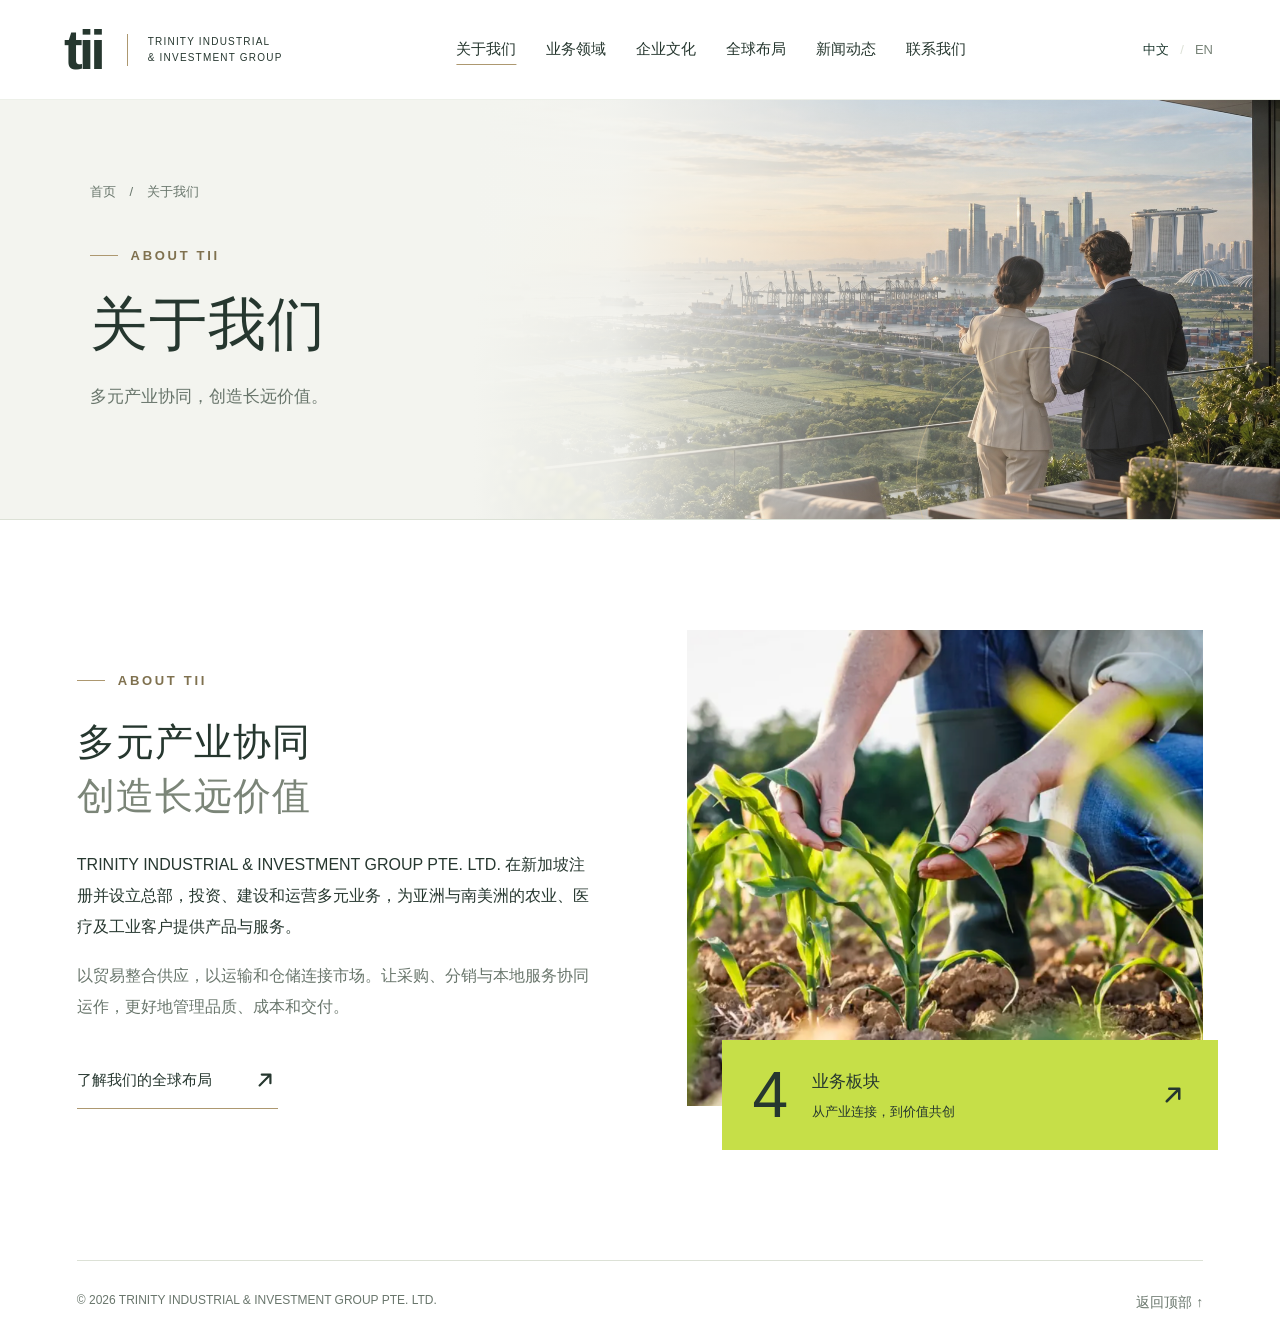
==== about.html @ 0dd2889c "Fix hero spacing and replace CTA emoji arrows" ====
<!doctype html>
<html lang="zh-CN"><head><meta charset="utf-8"><meta name="viewport" content="width=device-width,initial-scale=1"><meta name="theme-color" content="#c6df48"><title>关于我们 | tii</title><meta name="description" content="TRINITY INDUSTRIAL & INVESTMENT GROUP PTE. LTD. — 连接农业、医疗、大宗商品与国际物流，以新加坡为枢纽，连接亚洲与南美洲。"><link rel="icon" type="image/svg+xml" href="data:image/svg+xml,%3Csvg xmlns='http://www.w3.org/2000/svg' viewBox='0 0 64 64'%3E%3Crect width='64' height='64' rx='12' fill='%23c6df48'/%3E%3Ctext x='32' y='44' text-anchor='middle' font-family='Arial' font-weight='700' font-size='39' fill='%231d382f'%3Et%3C/text%3E%3C/svg%3E"><link rel="stylesheet" href="./styles.css?v=20260927b"><script defer src="./app.js"></script><link rel="stylesheet" href="./sections.css"><script defer src="./content.js"></script><link rel="stylesheet" href="./news.css">
<link rel="stylesheet" href="./subpages.css?v=20260927b"></head>
<body class="subpage" data-title-zh="关于我们 | tii" data-title-en="About us | tii"><a class="skip" href="#main" data-zh="跳至正文" data-en="Skip to content">跳至正文</a>
<header class="site-header"><a class="brand" href="./index.html#home" aria-label="tii home"><span class="brand-text">tii</span><span class="brand-name">TRINITY INDUSTRIAL<br>& INVESTMENT GROUP</span></a><nav id="navigation" aria-label="主导航"><a href="./about.html" aria-current="page" data-zh="关于我们" data-en="About us">关于我们</a><a href="./business.html" data-zh="业务领域" data-en="Our business">业务领域</a><a href="./culture.html" data-zh="企业文化" data-en="Our culture">企业文化</a><a href="./index.html#global" data-zh="全球布局" data-en="Global presence">全球布局</a><a href="./index.html#news" data-zh="新闻动态" data-en="News">新闻动态</a><a href="./index.html#contact" data-zh="联系我们" data-en="Contact">联系我们</a></nav><div class="nav-actions"><div class="language" aria-label="Language"><button data-lang="zh" class="active" aria-pressed="true">中文</button><span>/</span><button data-lang="en" aria-pressed="false">EN</button></div><button class="menu-toggle" aria-label="打开菜单" aria-controls="navigation" aria-expanded="false"><span></span><span></span></button></div></header>
<main id="main">
<div class="page-intro">
<img class="page-intro-image" src="./assets/about-hero.jpg" alt="新加坡城市、港口与农业景观相连，团队规划跨区域业务" data-alt-zh="新加坡城市、港口与农业景观相连，团队规划跨区域业务" data-alt-en="A team planning cross-regional business overlooking Singapore, its port and agricultural landscape">
<div class="wrap"><div class="breadcrumbs"><a href="./index.html" data-zh="首页" data-en="Home">首页</a><span aria-hidden="true">/</span><span data-zh="关于我们" data-en="About us">关于我们</span></div><p class="eyebrow">ABOUT TII</p><h1 data-zh="关于我们" data-en="About us">关于我们</h1><p class="page-description" data-zh="多元产业协同，创造长远价值。" data-en="Connected industries. Lasting value.">多元产业协同，创造长远价值。</p></div></div><section id="about" class="section about wrap"><div class="about-copy"><p class="eyebrow">ABOUT TII</p><h2><span data-zh="多元产业协同" data-en="Diverse industries.">多元产业协同</span><br><span class="muted-title" data-zh="创造长远价值" data-en="Lasting value.">创造长远价值</span></h2><p class="body-copy" data-zh="TRINITY INDUSTRIAL & INVESTMENT GROUP PTE. LTD. 在新加坡注册并设立总部，投资、建设和运营多元业务，为亚洲与南美洲的农业、医疗及工业客户提供产品与服务。" data-en="TRINITY INDUSTRIAL & INVESTMENT GROUP PTE. LTD. is incorporated and headquartered in Singapore. We invest in, build and operate businesses serving agricultural, healthcare and industrial customers across Asia and South America.">TRINITY INDUSTRIAL & INVESTMENT GROUP PTE. LTD. 在新加坡注册并设立总部，投资、建设和运营多元业务，为亚洲与南美洲的农业、医疗及工业客户提供产品与服务。</p><p class="body-copy secondary" data-zh="以贸易整合供应，以运输和仓储连接市场。让采购、分销与本地服务协同运作，更好地管理品质、成本和交付。" data-en="Trading secures supply for our distribution businesses. Transportation and warehousing connect markets, giving us greater control over quality, costs and delivery schedules.">以贸易整合供应，以运输和仓储连接市场。让采购、分销与本地服务协同运作，更好地管理品质、成本和交付。</p><a class="text-link" href="./index.html#global"><span data-zh="了解我们的全球布局" data-en="Discover our global presence">了解我们的全球布局</span>
<span class="text-link-icon" aria-hidden="true"><svg viewBox="0 0 24 24" focusable="false"><path d="M7 17L17 7M9 7h8v8" fill="none" stroke="currentColor" stroke-width="2" stroke-linecap="round" stroke-linejoin="round"/></svg></span>
</a></div><div class="about-visual"><img src="./assets/farmer.png" alt="农户查看田间作物" data-alt-zh="农户查看田间作物" data-alt-en="A farmer checking crops in the field" loading="lazy"><div class="about-caption"><strong>4</strong><div><b data-zh="业务板块" data-en="Business divisions">业务板块</b><span data-zh="从产业连接，到价值共创" data-en="Connected industries. Shared value.">从产业连接，到价值共创</span></div><span class="caption-symbol" aria-hidden="true"><svg viewBox="0 0 24 24" focusable="false"><path d="M7 17L17 7M9 7h8v8" fill="none" stroke="currentColor" stroke-width="2" stroke-linecap="round" stroke-linejoin="round"/></svg></span></div></div></section></main><footer class="site-footer wrap"><span>© <span id="year">2026</span> TRINITY INDUSTRIAL & INVESTMENT GROUP PTE. LTD.</span><a href="#main" data-zh="返回顶部 ↑" data-en="Back to top ↑">返回顶部 ↑</a></footer></body></html>
---- styles.css ----
@charset "UTF-8";
.slide>img{position:absolute;inset:0}
/* Homepage carousel CTAs: keep the existing markup and navigation. */
.hero .button.lime{gap:26px;min-height:58px;padding:10px 11px 10px 25px;border:1px solid rgba(234,244,185,.6);border-radius:999px;font-weight:500;line-height:1.5;box-shadow:0 4px 16px rgba(13,35,24,.12);transition:background-color .2s,box-shadow .2s,transform .2s}
.hero .button.lime>span:last-child{display:grid;place-items:center;flex:0 0 36px;width:36px;height:36px;border-radius:50%;background:var(--dark);color:var(--lime);font-family:Arial,sans-serif;font-size:21px;font-weight:400;line-height:1;transition:transform .2s,background-color .2s}
.hero .button.lime:focus-visible{outline:2px solid white;outline-offset:5px}
@media(hover:hover){.hero .button.lime:hover{background:#d8eb79;box-shadow:0 7px 22px rgba(13,35,24,.2);transform:translateY(-2px)}.hero .button.lime:hover>span:last-child{transform:rotate(5deg);background:#294b3d}}
.hero .button.lime:active{transform:translateY(0);box-shadow:0 2px 8px rgba(13,35,24,.14)}
:root{--lime:#c6df48;--dark:#1d382f;--ink:#26372f;--gold:#ad9870;--platinum:#f3f4ef;--line:#dce1d6;--muted:#69766c;--white:#fff;font-family:Arial,"Microsoft YaHei","PingFang SC",sans-serif;color:var(--ink);background:#fff;font-synthesis:none}*{box-sizing:border-box}html{scroll-behavior:smooth;scroll-padding-top:100px}body{margin:0}button,a{-webkit-tap-highlight-color:transparent}a{color:inherit;text-decoration:none}button{font:inherit;cursor:pointer}button:disabled{cursor:default}img{display:block;width:100%;height:100%;object-fit:cover}button,a{touch-action:manipulation}button:focus-visible,a:focus-visible,summary:focus-visible{outline:3px solid var(--gold);outline-offset:5px}button{color:inherit}::selection{background:var(--lime);color:var(--dark)}.wrap{width:min(1300px,88%);margin-inline:auto}.section{padding-block:110px}.skip{position:fixed;left:20px;top:-100px;background:var(--lime);padding:15px;z-index:100}.skip:focus{top:10px}.site-header{height:100px;padding:0 5%;display:flex;align-items:center;justify-content:space-between;background:white;position:sticky;top:0;z-index:30;border-bottom:1px solid #edf0e9}.brand{display:flex;gap:22px;align-items:center;flex-shrink:0}.brand-text{font-size:56px;font-weight:700;letter-spacing:-4px;line-height:1;padding-right:3px}.brand-name{font-size:10px;line-height:1.6;letter-spacing:1.2px;border-left:1px solid var(--gold);padding-left:20px}.site-header nav{display:flex;gap:30px;align-items:center}.site-header nav a{font-size:15px;padding:36px 0;position:relative;white-space:nowrap}.site-header nav a:after{content:"";position:absolute;height:2px;background:var(--lime);bottom:22px;left:0;right:100%;transition:.25s}.site-header nav a:hover:after{right:0}.nav-actions{display:flex;gap:20px;align-items:center}.language{display:flex;align-items:center;gap:8px;font-size:13px}.language button{background:none;border:0;padding:10px 3px;color:#788378}.language button.active{color:var(--dark);font-weight:700}.language span{color:var(--line)}.menu-toggle{display:none;background:transparent;border:0;width:40px;height:40px}.menu-toggle span{display:block;width:24px;height:2px;background:var(--dark);margin:6px}.hero{height:calc(100svh - 100px);min-height:610px;max-height:900px;position:relative;color:white;overflow:hidden;background:#304a35}.slides,.slide{position:absolute;inset:0}.slide{opacity:0;visibility:hidden;transition:opacity .8s,visibility .8s}.slide.active{opacity:1;visibility:visible;z-index:1}.slide img{object-position:center 50%}.slide:after{content:"";position:absolute;inset:0;background:linear-gradient(90deg,rgba(10,33,18,.70),rgba(10,33,18,.25) 70%),linear-gradient(0deg,rgba(8,29,15,.65),transparent 60%)}.hero-content{position:relative;z-index:1;padding-top:clamp(95px,13vh,150px)}.eyebrow{font-size:13px;font-weight:600;letter-spacing:2.7px;margin:0 0 25px;color:#7f714f;display:flex;align-items:center;gap:13px;line-height:1.5}.eyebrow:before{content:"";width:28px;height:1px;background:var(--gold)}.eyebrow.light{color:#e0e9d2}.eyebrow.light:before{background:var(--lime)}h1,h2,h3,p{margin-top:0}.hero h1,.hero h2{font-size:clamp(44px,4.8vw,74px);line-height:1.27;letter-spacing:2px;font-weight:500;margin:0 0 24px}.hero em{font-style:normal;color:#d3e76f}.hero-desc{font-size:18px;line-height:1.8;color:#f0f4e9;max-width:650px;margin-bottom:35px}.button{display:inline-flex;align-items:center;justify-content:space-between;gap:38px;padding:18px 25px;min-height:55px;font-size:15px;transition:.25s}.button.lime{background:var(--lime);color:var(--dark)}.button:hover{background:#d8eb79}.button span:last-child{font-size:22px}.hero-bottom{position:absolute;bottom:36px;left:0;right:0;z-index:3;display:flex;gap:40px;align-items:end}.slide-selectors{display:grid;grid-template-columns:repeat(4,1fr);gap:26px;flex:1}.slide-selectors button{text-align:left;background:none;color:#ebf0e7;border:0;border-top:1px solid #ffffff60;padding:19px 0 8px;display:flex;align-items:center;gap:15px;line-height:1.5;font-size:15px}.slide-selectors button small{font-size:12px;color:#ffffff95}.slide-selectors button.active{border-top:3px solid var(--lime);padding-top:17px;color:var(--lime)}.slide-selectors button.active small{color:var(--lime)}.slide-controls{display:flex;gap:9px;padding-bottom:0}.slide-controls button{width:42px;height:42px;border:1px solid #ffffff60;background:none;color:white;border-radius:50%;font-size:17px}.slide-controls button:hover{background:#ffffff22}.intro-line{padding-block:30px;display:flex;justify-content:space-between;gap:25px;border-bottom:1px solid var(--line);font-size:13px;line-height:1.6;color:var(--muted);letter-spacing:.7px}.intro-line span:last-child{letter-spacing:1px;color:#8b794f}.about{display:grid;grid-template-columns:1fr 1fr;gap:95px;align-items:center}.section h2{font-size:clamp(32px,3vw,46px);line-height:1.4;font-weight:500;letter-spacing:1px;margin-bottom:26px}.muted-title{color:#7b8578}.body-copy{font-size:16px;line-height:1.95;margin-bottom:18px}.secondary{color:var(--muted)}.text-link{font-size:15px;display:inline-flex;align-items:center;gap:40px;padding-block:15px;border-bottom:1px solid var(--gold);margin-top:12px}.text-link span:last-child{font-size:21px}.text-link:hover{color:#829627}.about-visual{height:520px;position:relative;padding-bottom:44px}.about-visual>img{object-position:60% center}.about-caption{position:absolute;bottom:0;left:35px;right:-15px;background:var(--lime);padding:23px 30px;display:flex;gap:24px;align-items:center}.about-caption strong{font-size:64px;line-height:1;font-weight:400}.about-caption b{font-size:17px;font-weight:500;display:block;margin-bottom:9px}.about-caption div span{font-size:13px}.caption-symbol{margin-left:auto;font-size:40px}.site-footer{padding-block:30px;border-top:1px solid var(--line);display:flex;justify-content:space-between;gap:25px;color:var(--muted);font-size:12px;line-height:1.6}.site-footer a{font-size:14px;white-space:nowrap}html[lang=en] .hero h1,html[lang=en] .hero h2{font-size:clamp(40px,4.4vw,68px);letter-spacing:-1.8px}html[lang=en] .site-header nav{gap:22px}html[lang=en] .hero-desc{font-size:17px}
@media(min-width:1800px){.wrap{width:min(1500px,86%)}}@media(max-width:1150px){.site-header{padding-inline:4%}.brand-name{display:none}.site-header nav{gap:22px}.about{gap:50px}.hero-bottom{gap:20px}.slide-selectors{gap:16px}.slide-selectors button{font-size:14px;gap:8px}}@media(max-width:800px){html{scroll-padding-top:76px}.site-header{height:76px;padding-inline:6%}.brand-text{font-size:46px}.brand-name{display:block;font-size:8px;padding-left:14px}.brand{gap:17px}.site-header nav{display:none;position:absolute;top:76px;left:0;right:0;background:white;box-shadow:0 12px 20px #193b2512;padding:15px 6% 25px}.site-header nav.open{display:flex;flex-direction:column;align-items:stretch;gap:0}.site-header nav a{padding:16px 0;font-size:16px;border-bottom:1px solid var(--line)}.site-header nav a:after{display:none}.menu-toggle{display:block}.nav-actions{gap:12px}.hero{height:calc(100svh - 76px);min-height:650px;max-height:820px}.hero-content{padding-top:90px}.hero h1,.hero h2{font-size:46px;letter-spacing:0}.hero-desc{font-size:16px;max-width:420px}.hero-bottom{bottom:25px;display:block}.slide-selectors{gap:16px}.slide-selectors button{font-size:13px;display:block}.slide-selectors button small{display:block;margin-bottom:8px}.slide-controls{justify-content:flex-end;margin-top:20px}.slide-controls button{height:36px;width:36px}.intro-line{display:block;font-size:11px;line-height:1.7}.intro-line span{display:block}.intro-line span:last-child{margin-top:10px;font-size:13px}.section{padding-block:70px}.about{grid-template-columns:1fr;gap:40px}.section h2{font-size:35px}.about-visual{height:460px;margin-right:14px}.site-footer{flex-direction:column;gap:15px}html[lang=en] .hero h1,html[lang=en] .hero h2{font-size:43px;letter-spacing:-1px}}@media(max-width:430px){.hero h1,.hero h2{font-size:37px}.hero-content{padding-top:80px}.hero-desc{max-width:290px}.slide-selectors{gap:10px}.slide-selectors button{font-size:12px}.about-visual{height:360px}.about-caption{left:15px;padding:20px;gap:18px}.caption-symbol{display:none}.brand-name{font-size:7px}.nav-actions{gap:4px}html[lang=en] .hero h1,html[lang=en] .hero h2{font-size:37px}}@media(prefers-reduced-motion:reduce){html{scroll-behavior:auto}*,*:before,*:after{transition:none!important;animation:none!important}}

/* SVG arrows keep CTA rendering independent of platform emoji fonts. */
.button-icon,.text-link-icon,.caption-symbol,.email-icon{display:grid;place-items:center;line-height:1;flex:0 0 auto}.button-icon{width:36px;height:36px;border-radius:50%;background:var(--dark);color:var(--lime);transition:transform .2s,background-color .2s}.button-icon svg{display:block;width:24px;height:24px;fill:none;stroke:currentColor}.text-link-icon{width:26px;height:26px}.caption-symbol{margin-left:auto;width:30px;height:30px}.email-icon{width:25px;height:25px}.text-link-icon svg,.caption-symbol svg,.email-icon svg{display:block;width:100%;height:100%;fill:none;stroke:currentColor}.text-link>span:last-child,.button>span:last-child{font-size:inherit}@media(hover:hover){.hero .button.lime:hover>.button-icon{transform:rotate(5deg);background:#294b3d}}
---- sections.css ----
.section-heading{display:flex;align-items:flex-end;justify-content:space-between;gap:50px;margin-bottom:42px}.section-heading h2{margin-bottom:0}.section-heading>p{font-size:16px;line-height:1.8;color:var(--muted);max-width:320px;margin-bottom:7px}.businesses{background:var(--platinum)}.business-tabs{display:grid;grid-template-columns:repeat(4,1fr);margin-bottom:38px;border-bottom:1px solid #d2d8cd}.business-tabs button{display:flex;align-items:center;gap:18px;padding:22px 20px;background:transparent;border:0;border-bottom:3px solid transparent;position:relative;line-height:1.6;font-size:16px;text-align:left}.business-tabs small{font-size:12px;color:#8d957f}.business-tabs [aria-selected=true]{border-bottom-color:var(--dark);background:var(--lime)}.business-tabs [aria-selected=true] small{color:var(--dark)}.business-panel{display:grid;grid-template-columns:1.12fr 1fr;min-height:475px;background:white}.business-panel[hidden]{display:none}.business-image{position:relative;min-height:475px;overflow:hidden}.business-image>span{position:absolute;left:28px;bottom:27px;color:white;font-size:12px;letter-spacing:2px;z-index:1}.business-image:after{content:"";position:absolute;inset:55% 0 0;background:linear-gradient(transparent,#132b2070)}.business-copy{padding:45px 48px}.business-index{font-size:12px!important;color:var(--gold)!important;letter-spacing:2px}.business-copy h3{font-size:29px;line-height:1.45;font-weight:500;margin:15px 0 23px}.business-copy>p{font-size:16px;line-height:1.9;color:var(--muted)}.tags{display:flex;flex-wrap:wrap;gap:9px;margin-top:25px}.tags span{font-size:14px;line-height:1.5;border:1px solid var(--line);padding:8px 12px}.business-copy .text-link{margin-top:18px}.health{display:grid;grid-template-columns:.85fr 1.15fr;align-items:center;gap:80px}.health-art{background:#edf4e7;padding:20px;position:relative;box-shadow:20px 20px 0 var(--platinum)}.health-art>img{height:550px;object-fit:contain}.image-open{display:flex;align-items:center;justify-content:space-between;font-size:14px;margin-top:16px;padding:16px 5px 0;border-top:1px solid #c4d5b7}.image-open>span:last-child{font-size:24px}.health-grid{display:grid;grid-template-columns:1fr 1fr;gap:25px 25px;margin-top:28px}.health-grid>div{border-top:1px solid var(--line);padding-top:18px;position:relative;padding-left:35px}.health-grid>div>span{position:absolute;left:0;top:21px;font-size:12px;color:var(--gold)}.health-grid h3{font-size:17px;font-weight:500;margin-bottom:8px}.health-grid p{font-size:14px;color:var(--muted);line-height:1.7;margin-bottom:0}.lifecycle{border-top:1px solid var(--gold);padding-top:25px;margin-top:35px;display:flex;align-items:center;justify-content:space-between;gap:8px;flex-wrap:wrap;font-size:13px}.lifecycle i{font-style:normal;color:var(--gold)}.culture{display:grid;grid-template-columns:1fr 1fr;background:var(--platinum)}.culture-image{position:relative;min-height:650px}.culture-image:after{content:"";position:absolute;inset:0;background:linear-gradient(0deg,#163c23c9,transparent 90%)}.culture-image>img{position:absolute;inset:0}.culture-image>div{position:absolute;bottom:70px;left:12%;right:8%;z-index:1;color:white}.culture-image p{font-size:clamp(25px,2.7vw,44px);font-weight:400;line-height:1.4;letter-spacing:1px;margin-bottom:22px}.culture-image span{font-size:16px;line-height:1.8;color:#e1ead7}.culture-copy{padding:75px 12% 70px 10%}.culture-copy h2{font-size:34px;line-height:1.4;font-weight:500;letter-spacing:.7px;margin-bottom:30px}.mission>span{font-size:13px;letter-spacing:1px;color:#8b7950}.mission>p{font-size:17px;line-height:1.9;margin-top:12px}.values{display:grid;grid-template-columns:1fr 1fr;gap:26px 35px;margin-top:35px}.values>div{border-top:1px solid #cdd5c5;padding-top:18px}.values small{font-size:12px;color:var(--gold)}.values h3{font-size:17px;font-weight:500;margin:10px 0}.values p{font-size:14px;color:var(--muted);line-height:1.8;margin-bottom:0}.country-grid{display:grid;grid-template-columns:repeat(3,1fr);gap:30px}.country{border:1px solid var(--line);background:white;transition:transform .3s}.country:hover{transform:translateY(-5px)}.country-image{height:260px;position:relative;overflow:hidden}.country-image:after{content:"";position:absolute;inset:50% 0 0;background:linear-gradient(transparent,#172c2866)}.country-image>span{position:absolute;bottom:22px;left:25px;color:white;font-size:12px;letter-spacing:3px;z-index:1}.singapore-image{object-position:left center}.country-copy{padding:27px 27px 22px}.country-heading{display:flex;justify-content:space-between;align-items:center;gap:10px}.country-heading h3{font-size:25px;font-weight:500;margin:0}.country-heading>span{color:#827451;font-size:12px;background:#f5f3ec;padding:6px 8px}.country-copy>p{font-size:15px;line-height:1.8;color:var(--muted);min-height:54px;margin-top:20px}.country-links{border-top:1px solid var(--line);padding-top:18px;display:flex;flex-direction:column;gap:12px;font-size:14px}.country-links [aria-disabled=true]{color:#798170;cursor:default}.social-link{font-size:12px;color:var(--muted)}.country-links a[href]{color:var(--dark);text-decoration:underline;text-underline-offset:5px}.contact{background:var(--dark);color:white}.contact-inner{display:grid;grid-template-columns:1fr 1fr;gap:110px;padding-block:75px}.contact-title h2{font-size:48px;line-height:1.4;font-weight:400;letter-spacing:2px;margin-bottom:38px}.contact-title h2 em{font-style:normal;color:var(--lime)}.contact-title img{height:170px;width:85%;object-position:left center;filter:saturate(.55)}.contact-details article{padding-bottom:32px;margin-bottom:30px;border-bottom:1px solid #ffffff24}.contact-details article:last-child{border-bottom:0;margin-bottom:0;padding-bottom:0}.contact-label{display:block;font-size:12px;letter-spacing:1px;color:#d8caad;margin-bottom:17px}.contact-details h3{font-size:17px;font-weight:500;line-height:1.65;margin-bottom:16px;letter-spacing:.4px}.contact-details address{font-style:normal;font-size:14px;line-height:1.8;color:#c8d2c8}.contact-person{font-size:14px;color:#c8d2c8;margin:20px 0 12px}.email{display:flex;align-items:center;gap:25px;font-size:17px;color:var(--lime);overflow-wrap:anywhere}.email span{font-size:25px}.site-footer{border-top:0}.business-tabs:focus-visible{outline:3px solid var(--gold)}
@media(max-width:1100px){.health{gap:50px}.business-copy{padding:34px 30px}.country-copy{padding:25px 20px}.country-grid{gap:20px}.country-image{height:220px}.culture-copy{padding:65px 9%}.contact-inner{gap:60px}.country-heading{flex-wrap:wrap}}@media(max-width:800px){.section-heading{display:block;margin-bottom:30px}.section-heading>p{margin-top:20px;max-width:100%;font-size:15px}.business-tabs{grid-template-columns:repeat(2,1fr);gap:1px;margin-bottom:25px}.business-tabs button{padding:16px 13px;font-size:14px;gap:12px}.business-panel{grid-template-columns:1fr}.business-image{min-height:300px;height:300px}.business-copy{padding:32px 26px}.business-copy h3{font-size:27px}.health{grid-template-columns:1fr;gap:50px}.health-art{order:2;max-width:450px;margin-inline:auto;width:calc(100% - 16px);box-shadow:15px 15px 0 var(--platinum)}.health-art>img{height:auto;max-height:590px}.culture{grid-template-columns:1fr}.culture-image{min-height:410px}.culture-image>div{left:6%;bottom:45px}.culture-image p{font-size:30px}.culture-copy{padding:60px 6%}.culture-copy h2{font-size:32px}.values{gap:28px}.country-grid{grid-template-columns:1fr;gap:28px}.country-image{height:270px}.country-heading{flex-wrap:nowrap}.country-copy>p{min-height:0}.country-copy{padding:25px}.contact-inner{grid-template-columns:1fr;gap:45px;padding-block:60px}.contact-title h2{font-size:42px}.contact-title img{width:100%;height:140px}.contact-details h3{font-size:16px}.health-grid{gap:25px 20px}.health-grid>div{padding-left:28px}.health-grid h3{font-size:16px}.lifecycle{font-size:12px;justify-content:flex-start;gap:10px}html[lang=en] .business-tabs button{font-size:13px}.country:hover{transform:none}}@media(max-width:430px){.health-grid{column-gap:18px}.health-grid>div{padding-left:0}.health-grid>div>span{position:static;display:block;margin-bottom:9px}.health-grid p{font-size:13px}.country-image{height:235px}.culture-image p{font-size:27px}.values{column-gap:22px}.email{font-size:16px}}
---- news.css ----
#news{padding-block:85px;background:#fff;border-bottom:1px solid var(--line)}
.news-heading{display:flex;align-items:end;justify-content:space-between;gap:25px;margin-bottom:30px}.news-heading h2{font-size:clamp(30px,3vw,44px);font-weight:500;line-height:1.3;margin:0}.news-heading .eyebrow{margin-bottom:17px}.news-heading>span{font-size:12px;color:var(--gold);letter-spacing:2px;padding-bottom:5px}
.news-layout{display:grid;grid-template-columns:1.1fr 1fr;gap:38px;align-items:stretch}.news-feature{min-width:0;border:1px solid #e0e3d7;border-radius:12px;overflow:hidden;background:#f5f6ef}.news-empty-feature{position:relative;min-height:350px;padding:36px;display:flex;flex-direction:column;justify-content:space-between;background:linear-gradient(130deg,#f7f8f1,#edf2d9)}.news-empty-feature:after{content:"";position:absolute;right:35px;top:35px;width:48px;height:3px;background:var(--lime)}.news-edition{font-size:12px;letter-spacing:2.5px;color:#837957}.news-word{font-family:Georgia,serif;font-size:clamp(65px,8vw,108px);font-weight:400;letter-spacing:-5px;line-height:1;color:#d5dcc0;margin:28px 0}.news-empty-feature h3{font-size:20px;font-weight:500;margin:0 0 9px}.news-empty-feature p{font-size:14px;color:var(--muted);margin:0;line-height:1.7}.news-side{border-top:2px solid var(--dark);padding-top:23px;min-width:0}.news-side-heading{font-size:17px;font-weight:500;display:flex;justify-content:space-between;align-items:center;margin:0 0 20px}.news-side-heading>span:last-child{font-size:12px;letter-spacing:2px;color:var(--gold)}.news-empty-list{min-height:270px;display:flex;flex-direction:column;justify-content:center}.news-empty-list>p{font-size:16px;color:var(--muted);margin:0 0 28px}.news-reserved-lines{display:grid;gap:26px}.news-reserved-lines span{height:1px;background:var(--line);width:100%}.news-reserved-lines span:nth-child(2){width:80%}
.news-feature-button{width:100%;height:100%;text-align:left;border:0;background:transparent;display:flex;flex-direction:column;padding:0;color:var(--dark)}.news-feature-photo{height:245px;overflow:hidden;background:#ecf0dd;width:100%}.news-feature-photo img{transition:transform .3s}.news-feature-button:hover img{transform:scale(1.025)}.news-feature-copy{padding:27px 30px;width:100%}.news-date{font-size:12px;letter-spacing:1px;color:#877752}.news-feature-copy h3{font-size:25px;font-weight:500;line-height:1.5;margin:14px 0 12px;overflow-wrap:anywhere}.news-feature-copy>p{font-size:15px;color:var(--muted);line-height:1.8;margin-bottom:20px}.news-read{font-size:14px;display:flex;align-items:center;justify-content:space-between}.news-read b{font-size:23px;font-weight:400;color:#68812b}.news-list{max-height:470px;overflow:auto;padding-right:4px}.news-row{display:grid;grid-template-columns:64px 1fr 22px;gap:20px;width:100%;text-align:left;border:0;border-bottom:1px solid var(--line);background:white;padding:22px 0;color:var(--dark)}.news-row:hover h3{color:#6b7f27}.news-row time{font-size:13px;color:#8c7c58;line-height:1.7}.news-row h3{font-size:17px;line-height:1.65;font-weight:500;margin:0 0 7px;overflow-wrap:anywhere}.news-row p{font-size:14px;line-height:1.7;color:var(--muted);margin:0;display:-webkit-box;-webkit-line-clamp:2;-webkit-box-orient:vertical;overflow:hidden}.news-row>span:last-child{font-size:22px;align-self:center;color:var(--gold)}
.news-dialog{width:min(820px,92vw);max-height:88svh;padding:0;border:1px solid var(--line);border-radius:12px;color:var(--dark);background:white;box-shadow:0 20px 90px #10251940}.news-dialog::backdrop{background:#10251dcc}.news-dialog-top{position:sticky;top:0;display:flex;align-items:center;justify-content:space-between;padding:15px 24px;background:white;border-bottom:1px solid var(--line);z-index:1}.news-dialog-top>span{font-size:12px;letter-spacing:2px;color:var(--gold)}.news-close{background:var(--platinum);border:0;width:40px;height:40px;border-radius:50%;font-size:25px}.news-article{padding:34px 40px 45px}.news-article h2{font-size:30px;line-height:1.5;margin:15px 0 25px;overflow-wrap:anywhere}.news-article img{height:auto;max-height:420px;object-fit:contain;margin-bottom:28px}.news-article p{font-size:16px;line-height:2;white-space:pre-wrap;overflow-wrap:anywhere}.news-dialog[open]{display:block}
@media(max-width:1150px) and (min-width:801px){.site-header nav,.site-header:lang(en) nav{gap:18px}.site-header nav a{font-size:14px}}
@media(max-width:800px){#news{padding-block:60px}.news-layout{grid-template-columns:1fr;gap:30px}.news-heading>span{display:none}.news-empty-feature{min-height:290px;padding:28px}.news-word{font-size:80px}.news-empty-list{min-height:170px}.news-feature-photo{height:220px}.news-row{gap:14px;grid-template-columns:54px 1fr 18px}.news-article{padding:28px 24px}.news-article h2{font-size:25px}.news-feature-copy{padding:25px}.news-feature-copy h3{font-size:22px}}
---- subpages.css ----
/* Styles scoped to the three secondary pages. */
.subpage .page-intro{min-height:420px;padding:34px 0 58px;background:var(--platinum);border-bottom:1px solid var(--line);position:relative;overflow:hidden;display:flex;align-items:center}
.subpage .page-intro:before{content:"";position:absolute;inset:0;z-index:1;background:linear-gradient(90deg,var(--platinum) 0%,var(--platinum) 37%,rgba(244,245,241,.92) 48%,rgba(244,245,241,.24) 68%,rgba(244,245,241,0) 100%);pointer-events:none}
.subpage .page-intro:after{content:"";position:absolute;z-index:2;right:8%;bottom:-90px;width:260px;height:260px;border:1px solid #d7c49380;border-radius:50%;pointer-events:none}
.subpage .page-intro-image{position:absolute;inset:0 0 0 auto;width:67%;height:100%;object-fit:cover;object-position:center;filter:saturate(.88) contrast(.96)}
.subpage .page-intro .wrap{position:relative;z-index:3;width:min(1300px,86%);margin-inline:auto}
.subpage .breadcrumbs{display:flex;align-items:center;gap:14px;font-size:13px;color:var(--muted);margin-bottom:45px}
.subpage .breadcrumbs a:hover{color:var(--dark);text-decoration:underline}
.subpage .page-intro h1{font-size:clamp(36px,4.5vw,62px);font-weight:400;line-height:1.2;margin:18px 0 22px;letter-spacing:1px}
.subpage .page-description{font-size:17px;line-height:1.8;color:var(--muted);margin:0;position:relative;z-index:1}
.subpage nav a[aria-current=page]{text-decoration:underline;text-decoration-color:var(--gold);text-underline-offset:10px}
.subpage .health{grid-template-columns:1fr 1fr;gap:60px;align-items:center}
.subpage .health-art{padding:0;box-shadow:none;background:transparent}
.subpage .health-art>img{height:auto;max-height:none;width:100%;display:block}
.subpage .site-footer{border-top:1px solid var(--line)}
@media(max-width:1100px){.subpage .page-intro .wrap{width:min(1300px,88%)}}
@media(max-width:800px){.subpage .page-intro{min-height:500px;padding:25px 0 40px;align-items:flex-end}.subpage .page-intro .wrap{width:calc(100% - 48px)}.subpage .page-intro-image{inset:0;width:100%;height:100%;object-position:65% center}.subpage .page-intro:before{background:linear-gradient(180deg,rgba(244,245,241,.08) 0%,rgba(244,245,241,.3) 38%,rgba(244,245,241,.96) 72%,var(--platinum) 100%)}.subpage .breadcrumbs{margin-bottom:30px}.subpage .page-description{font-size:15px}.subpage .health{grid-template-columns:1fr;gap:35px}.subpage .health-art{order:0;max-width:620px;width:100%}.subpage .page-intro:after{right:-130px}}
@media(prefers-reduced-data:reduce){.subpage .page-intro-image{display:none}.subpage .page-intro:before{display:none}}
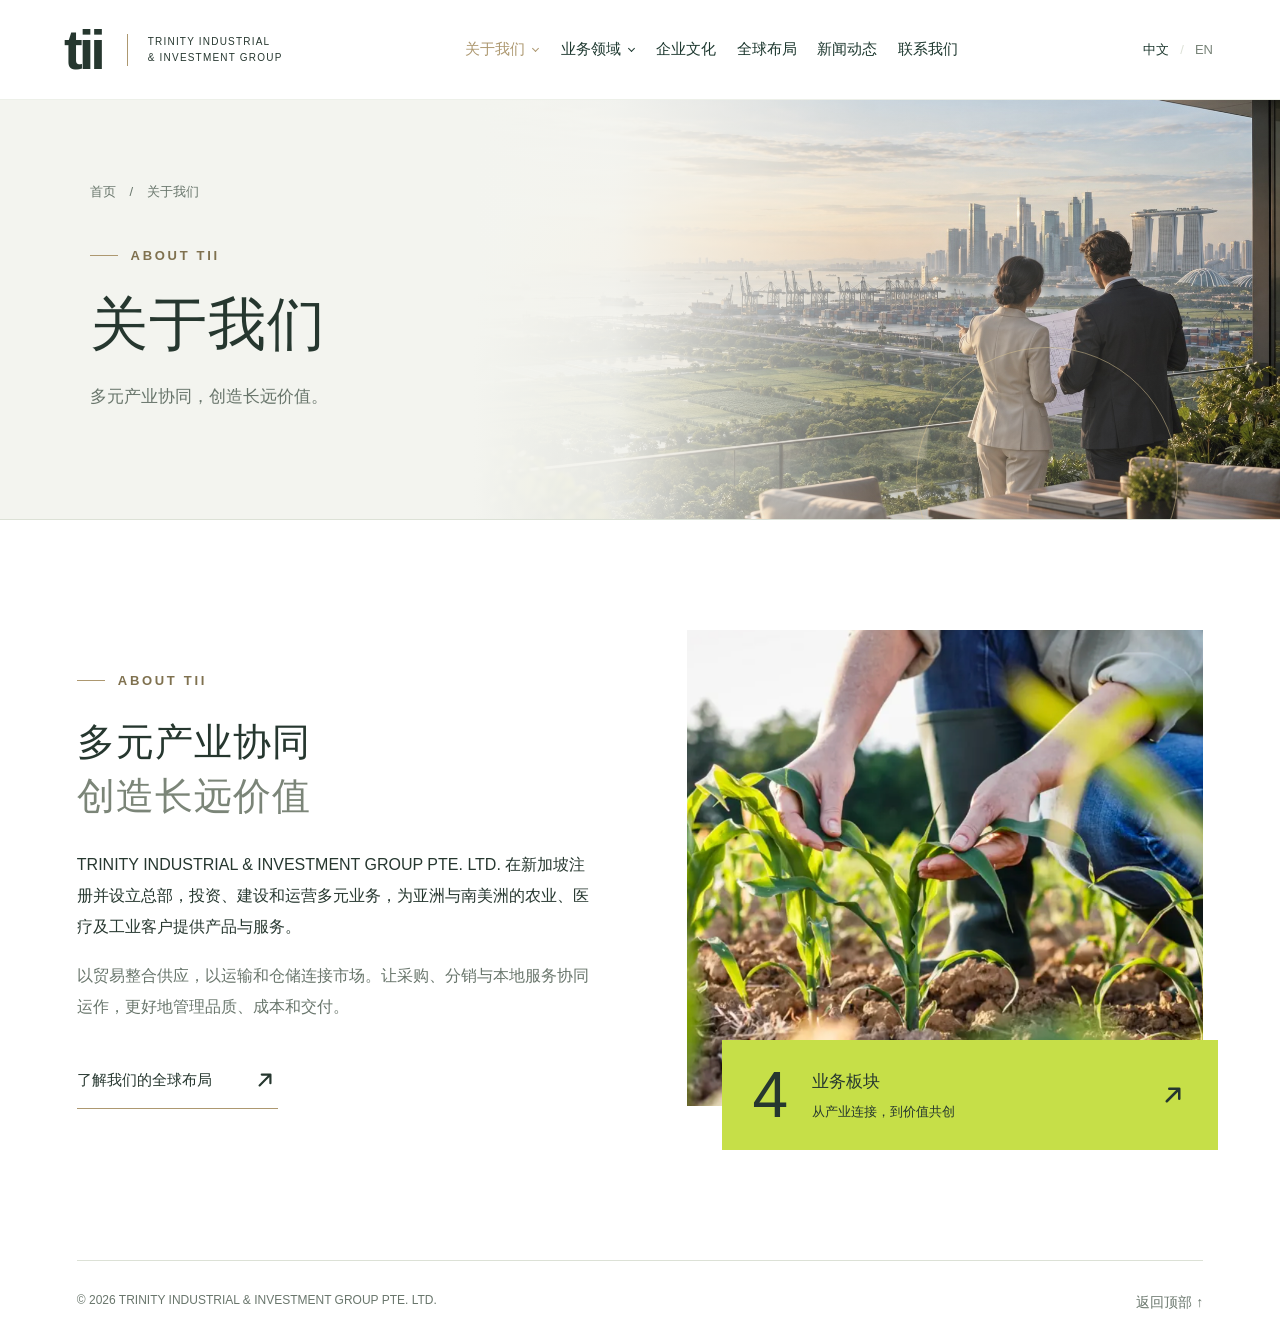
==== commit 1d03177e: "Add shared mega menu navigation baseline Commit the existing navigation work as-is: navigation.css, " ====
--- a/about.html
+++ b/about.html
@@ -1,11 +1,25 @@
 <!doctype html>
-<html lang="zh-CN"><head><meta charset="utf-8"><meta name="viewport" content="width=device-width,initial-scale=1"><meta name="theme-color" content="#c6df48"><title>关于我们 | tii</title><meta name="description" content="TRINITY INDUSTRIAL & INVESTMENT GROUP PTE. LTD. — 连接农业、医疗、大宗商品与国际物流，以新加坡为枢纽，连接亚洲与南美洲。"><link rel="icon" type="image/svg+xml" href="data:image/svg+xml,%3Csvg xmlns='http://www.w3.org/2000/svg' viewBox='0 0 64 64'%3E%3Crect width='64' height='64' rx='12' fill='%23c6df48'/%3E%3Ctext x='32' y='44' text-anchor='middle' font-family='Arial' font-weight='700' font-size='39' fill='%231d382f'%3Et%3C/text%3E%3C/svg%3E"><link rel="stylesheet" href="./styles.css?v=20260927b"><script defer src="./app.js"></script><link rel="stylesheet" href="./sections.css"><script defer src="./content.js"></script><link rel="stylesheet" href="./news.css">
-<link rel="stylesheet" href="./subpages.css?v=20260927b"></head>
-<body class="subpage" data-title-zh="关于我们 | tii" data-title-en="About us | tii"><a class="skip" href="#main" data-zh="跳至正文" data-en="Skip to content">跳至正文</a>
-<header class="site-header"><a class="brand" href="./index.html#home" aria-label="tii home"><span class="brand-text">tii</span><span class="brand-name">TRINITY INDUSTRIAL<br>& INVESTMENT GROUP</span></a><nav id="navigation" aria-label="主导航"><a href="./about.html" aria-current="page" data-zh="关于我们" data-en="About us">关于我们</a><a href="./business.html" data-zh="业务领域" data-en="Our business">业务领域</a><a href="./culture.html" data-zh="企业文化" data-en="Our culture">企业文化</a><a href="./index.html#global" data-zh="全球布局" data-en="Global presence">全球布局</a><a href="./index.html#news" data-zh="新闻动态" data-en="News">新闻动态</a><a href="./index.html#contact" data-zh="联系我们" data-en="Contact">联系我们</a></nav><div class="nav-actions"><div class="language" aria-label="Language"><button data-lang="zh" class="active" aria-pressed="true">中文</button><span>/</span><button data-lang="en" aria-pressed="false">EN</button></div><button class="menu-toggle" aria-label="打开菜单" aria-controls="navigation" aria-expanded="false"><span></span><span></span></button></div></header>
+<html lang="zh-CN"><head><meta charset="utf-8"><meta name="viewport" content="width=device-width,initial-scale=1"><meta name="theme-color" content="#c6df48"><title>关于我们 | tii</title><meta name="description" content="了解 TII：一家立足新加坡、服务亚洲与南美洲客户的多元产业投资与运营集团。"><link rel="icon" type="image/svg+xml" href="./assets/tii-favicon.svg">
+<link rel="shortcut icon" type="image/svg+xml" href="./assets/tii-favicon.svg">
+<link rel="apple-touch-icon" sizes="180x180" href="./assets/tii-apple-touch-icon.png"><link rel="stylesheet" href="./styles.css?v=20260927b"><script defer src="./app.js?v=20261016-mega-v3"></script><link rel="stylesheet" href="./sections.css"><script defer src="./content.js"></script><link rel="stylesheet" href="./news.css">
+<link rel="stylesheet" href="./subpages.css?v=20260927b"><link rel="stylesheet" href="./navigation.css?v=20261016-mega-v3"></head>
+<body class="subpage" data-title-zh="关于我们 | tii" data-title-en="About us | tii" data-description-zh="了解 TII：一家立足新加坡、服务亚洲与南美洲客户的多元产业投资与运营集团。" data-description-en="Learn about TII, a Singapore-based group investing in and operating businesses serving customers across Asia and South America."><a class="skip" href="#main" data-zh="跳至正文" data-en="Skip to content">跳至正文</a>
+<header class="site-header"><a class="brand" href="./index.html#home" aria-label="tii home"><span class="brand-text">tii</span><span class="brand-name">TRINITY INDUSTRIAL<br>& INVESTMENT GROUP</span></a><nav id="navigation" aria-label="主导航"><ul class="nav-main">
+<li class="nav-item nav-disclosure" data-current="true"><button class="nav-trigger" type="button" aria-expanded="false" aria-controls="nav-about"><span data-zh="关于我们" data-en="About us">关于我们</span><span class="nav-chevron" aria-hidden="true"></span></button>
+<div class="nav-panel nav-panel--about" id="nav-about" hidden><div class="mega-intro"><p class="mega-eyebrow">ABOUT TII</p><p class="mega-brand">TRINITY INDUSTRIAL &amp; INVESTMENT GROUP</p></div><ul class="about-links"><li><a href="./about.html" data-zh="关于我们" data-en="About Us">关于我们</a></li><li><a href="./culture.html" data-zh="企业文化" data-en="Corporate Culture">企业文化</a></li><li><a href="./index.html#global" data-zh="全球布局" data-en="Global Presence">全球布局</a></li><li><a href="./index.html#news" data-zh="新闻动态" data-en="News">新闻动态</a></li><li><a href="./index.html#contact" data-zh="联系我们" data-en="Contact Us">联系我们</a></li></ul></div></li>
+<li class="nav-item nav-disclosure"><button class="nav-trigger" type="button" aria-expanded="false" aria-controls="nav-business"><span data-zh="业务领域" data-en="Our business">业务领域</span><span class="nav-chevron" aria-hidden="true"></span></button>
+<div class="nav-panel nav-panel--business" id="nav-business" hidden><div class="mega-intro"><div><p class="mega-eyebrow">BUSINESS AREAS</p><p class="mega-description" data-zh="连接农业、医疗、贸易与物流能力" data-en="Connecting capabilities across agriculture, healthcare, trading and logistics">连接农业、医疗、贸易与物流能力</p></div><a href="./business.html" class="mega-overview"><span data-zh="探索业务领域" data-en="Explore our business">探索业务领域</span><span class="mega-link-arrow" aria-hidden="true">→</span></a></div><ul class="mega-columns"><li class="mega-column"><span class="mega-number" aria-hidden="true">01</span><h3><a href="./agriculture.html" data-zh="农业与植物健康" data-en="Agriculture / Plant Health">农业与植物健康</a></h3><ul class="mega-links"><li><a href="./agriculture.html#approach" data-zh="植物健康管理" data-en="Plant Health Management">植物健康管理</a></li><li class="nav-subgroup"><div class="nav-subgroup-heading"><a href="./agriculture.html#crop-solutions" data-zh="作物解决方案" data-en="Crop Solutions">作物解决方案</a><button type="button" class="nav-subtoggle" aria-controls="nav-crops" aria-expanded="false"><span class="nav-visually-hidden" data-zh="作物解决方案分类" data-en="Crop Solutions categories">作物解决方案分类</span><span class="nav-chevron" aria-hidden="true"></span></button></div><ul class="nav-sublist" id="nav-crops" hidden><li><a href="./coming-soon.html" data-zh="水稻" data-en="Rice">水稻</a></li><li><a href="./coming-soon.html" data-zh="榴莲" data-en="Durian">榴莲</a></li><li><a href="./coming-soon.html" data-zh="芒果" data-en="Mango">芒果</a></li><li><a href="./coming-soon.html" data-zh="咖啡" data-en="Coffee">咖啡</a></li></ul></li></ul></li>
+<li class="mega-column"><span class="mega-number" aria-hidden="true">02</span><h3><a href="./medical.html" data-zh="医疗器械" data-en="Medical Devices">医疗器械</a></h3><ul class="mega-links"><li class="nav-subgroup"><div class="nav-subgroup-heading"><a href="./medical.html" data-zh="医疗产品" data-en="Medical Products">医疗产品</a><button type="button" class="nav-subtoggle" aria-controls="nav-medical-products" aria-expanded="false"><span class="nav-visually-hidden" data-zh="医疗产品分类" data-en="Medical Products categories">医疗产品分类</span><span class="nav-chevron" aria-hidden="true"></span></button></div><ul class="nav-sublist" id="nav-medical-products" hidden><li><a href="./medical.html#enteral" data-zh="肠内营养" data-en="Enteral Feeding">肠内营养</a></li><li><a href="./medical.html#urology" data-zh="泌尿护理" data-en="Urology">泌尿护理</a></li><li><a href="./medical.html#suction" data-zh="吸引系列" data-en="Suction">吸引系列</a></li><li><a href="./medical.html#collection" data-zh="收集系列" data-en="Collection">收集系列</a></li></ul></li><li><a href="./medical.html#quality" data-zh="质量保障" data-en="Quality">质量保障</a></li></ul></li>
+<li class="mega-column"><span class="mega-number" aria-hidden="true">03</span><h3><a href="./business.html?division=2#business" data-zh="大宗商品贸易" data-en="Commodity Trading">大宗商品贸易</a></h3><ul><li><a href="./business.html?division=2#business" data-zh="业务概览" data-en="Overview">业务概览</a></li><li><span class="mega-soon" data-zh="敬请期待" data-en="Coming Soon">敬请期待</span></li></ul></li>
+<li class="mega-column"><span class="mega-number" aria-hidden="true">04</span><h3><a href="./logistics.html" data-zh="物流与仓储" data-en="Logistics &amp; Warehousing">物流与仓储</a></h3><ul><li><a href="./logistics.html#overview" data-zh="业务概览" data-en="Overview">业务概览</a></li><li><a href="./logistics.html#services" data-zh="服务方向" data-en="Our services">服务方向</a></li></ul></li></ul></div></li>
+<li class="nav-item"><a href="./culture.html" class="nav-link" data-zh="企业文化" data-en="Our culture">企业文化</a></li>
+<li class="nav-item"><a href="./index.html#global" class="nav-link" data-zh="全球布局" data-en="Global presence">全球布局</a></li>
+<li class="nav-item"><a href="./index.html#news" class="nav-link" data-zh="新闻动态" data-en="News">新闻动态</a></li>
+<li class="nav-item"><a href="./index.html#contact" class="nav-link" data-zh="联系我们" data-en="Contact">联系我们</a></li>
+</ul></nav><div class="nav-actions"><div class="language" aria-label="Language"><button data-lang="zh" class="active" aria-pressed="true">中文</button><span>/</span><button data-lang="en" aria-pressed="false">EN</button></div><button class="menu-toggle" aria-label="打开菜单" aria-controls="navigation" aria-expanded="false"><span></span><span></span></button></div></header>
 <main id="main">
 <div class="page-intro">
-<img class="page-intro-image" src="./assets/about-hero.jpg" alt="新加坡城市、港口与农业景观相连，团队规划跨区域业务" data-alt-zh="新加坡城市、港口与农业景观相连，团队规划跨区域业务" data-alt-en="A team planning cross-regional business overlooking Singapore, its port and agricultural landscape">
+<img class="page-intro-image" src="./assets/about-hero.jpg" alt="新加坡城市、港口与农业景观相连，团队规划跨区域业务" data-alt-zh="新加坡城市、港口与农业景观相连，团队规划跨区域业务" data-alt-en="A team planning cross-regional business overlooking Singapore, its port and agricultural landscape" width="1672" height="941">
 <div class="wrap"><div class="breadcrumbs"><a href="./index.html" data-zh="首页" data-en="Home">首页</a><span aria-hidden="true">/</span><span data-zh="关于我们" data-en="About us">关于我们</span></div><p class="eyebrow">ABOUT TII</p><h1 data-zh="关于我们" data-en="About us">关于我们</h1><p class="page-description" data-zh="多元产业协同，创造长远价值。" data-en="Connected industries. Lasting value.">多元产业协同，创造长远价值。</p></div></div><section id="about" class="section about wrap"><div class="about-copy"><p class="eyebrow">ABOUT TII</p><h2><span data-zh="多元产业协同" data-en="Diverse industries.">多元产业协同</span><br><span class="muted-title" data-zh="创造长远价值" data-en="Lasting value.">创造长远价值</span></h2><p class="body-copy" data-zh="TRINITY INDUSTRIAL & INVESTMENT GROUP PTE. LTD. 在新加坡注册并设立总部，投资、建设和运营多元业务，为亚洲与南美洲的农业、医疗及工业客户提供产品与服务。" data-en="TRINITY INDUSTRIAL & INVESTMENT GROUP PTE. LTD. is incorporated and headquartered in Singapore. We invest in, build and operate businesses serving agricultural, healthcare and industrial customers across Asia and South America.">TRINITY INDUSTRIAL & INVESTMENT GROUP PTE. LTD. 在新加坡注册并设立总部，投资、建设和运营多元业务，为亚洲与南美洲的农业、医疗及工业客户提供产品与服务。</p><p class="body-copy secondary" data-zh="以贸易整合供应，以运输和仓储连接市场。让采购、分销与本地服务协同运作，更好地管理品质、成本和交付。" data-en="Trading secures supply for our distribution businesses. Transportation and warehousing connect markets, giving us greater control over quality, costs and delivery schedules.">以贸易整合供应，以运输和仓储连接市场。让采购、分销与本地服务协同运作，更好地管理品质、成本和交付。</p><a class="text-link" href="./index.html#global"><span data-zh="了解我们的全球布局" data-en="Discover our global presence">了解我们的全球布局</span>
 <span class="text-link-icon" aria-hidden="true"><svg viewBox="0 0 24 24" focusable="false"><path d="M7 17L17 7M9 7h8v8" fill="none" stroke="currentColor" stroke-width="2" stroke-linecap="round" stroke-linejoin="round"/></svg></span>
-</a></div><div class="about-visual"><img src="./assets/farmer.png" alt="农户查看田间作物" data-alt-zh="农户查看田间作物" data-alt-en="A farmer checking crops in the field" loading="lazy"><div class="about-caption"><strong>4</strong><div><b data-zh="业务板块" data-en="Business divisions">业务板块</b><span data-zh="从产业连接，到价值共创" data-en="Connected industries. Shared value.">从产业连接，到价值共创</span></div><span class="caption-symbol" aria-hidden="true"><svg viewBox="0 0 24 24" focusable="false"><path d="M7 17L17 7M9 7h8v8" fill="none" stroke="currentColor" stroke-width="2" stroke-linecap="round" stroke-linejoin="round"/></svg></span></div></div></section></main><footer class="site-footer wrap"><span>© <span id="year">2026</span> TRINITY INDUSTRIAL & INVESTMENT GROUP PTE. LTD.</span><a href="#main" data-zh="返回顶部 ↑" data-en="Back to top ↑">返回顶部 ↑</a></footer></body></html>
+</a></div><div class="about-visual"><img src="./assets/farmer.png" alt="农户查看田间作物" data-alt-zh="农户查看田间作物" data-alt-en="A farmer checking crops in the field" loading="lazy" width="1222" height="798"><div class="about-caption"><strong>4</strong><div><b data-zh="业务板块" data-en="Business divisions">业务板块</b><span data-zh="从产业连接，到价值共创" data-en="Connected industries. Shared value.">从产业连接，到价值共创</span></div><span class="caption-symbol" aria-hidden="true"><svg viewBox="0 0 24 24" focusable="false"><path d="M7 17L17 7M9 7h8v8" fill="none" stroke="currentColor" stroke-width="2" stroke-linecap="round" stroke-linejoin="round"/></svg></span></div></div></section></main><footer class="site-footer wrap"><span>© <span id="year">2026</span> TRINITY INDUSTRIAL & INVESTMENT GROUP PTE. LTD.</span><a href="#main" data-zh="返回顶部 ↑" data-en="Back to top ↑">返回顶部 ↑</a></footer></body></html>
--- a/sections.css
+++ b/sections.css
@@ -1,2 +1,71 @@
 .section-heading{display:flex;align-items:flex-end;justify-content:space-between;gap:50px;margin-bottom:42px}.section-heading h2{margin-bottom:0}.section-heading>p{font-size:16px;line-height:1.8;color:var(--muted);max-width:320px;margin-bottom:7px}.businesses{background:var(--platinum)}.business-tabs{display:grid;grid-template-columns:repeat(4,1fr);margin-bottom:38px;border-bottom:1px solid #d2d8cd}.business-tabs button{display:flex;align-items:center;gap:18px;padding:22px 20px;background:transparent;border:0;border-bottom:3px solid transparent;position:relative;line-height:1.6;font-size:16px;text-align:left}.business-tabs small{font-size:12px;color:#8d957f}.business-tabs [aria-selected=true]{border-bottom-color:var(--dark);background:var(--lime)}.business-tabs [aria-selected=true] small{color:var(--dark)}.business-panel{display:grid;grid-template-columns:1.12fr 1fr;min-height:475px;background:white}.business-panel[hidden]{display:none}.business-image{position:relative;min-height:475px;overflow:hidden}.business-image>span{position:absolute;left:28px;bottom:27px;color:white;font-size:12px;letter-spacing:2px;z-index:1}.business-image:after{content:"";position:absolute;inset:55% 0 0;background:linear-gradient(transparent,#132b2070)}.business-copy{padding:45px 48px}.business-index{font-size:12px!important;color:var(--gold)!important;letter-spacing:2px}.business-copy h3{font-size:29px;line-height:1.45;font-weight:500;margin:15px 0 23px}.business-copy>p{font-size:16px;line-height:1.9;color:var(--muted)}.tags{display:flex;flex-wrap:wrap;gap:9px;margin-top:25px}.tags span{font-size:14px;line-height:1.5;border:1px solid var(--line);padding:8px 12px}.business-copy .text-link{margin-top:18px}.health{display:grid;grid-template-columns:.85fr 1.15fr;align-items:center;gap:80px}.health-art{background:#edf4e7;padding:20px;position:relative;box-shadow:20px 20px 0 var(--platinum)}.health-art>img{height:550px;object-fit:contain}.image-open{display:flex;align-items:center;justify-content:space-between;font-size:14px;margin-top:16px;padding:16px 5px 0;border-top:1px solid #c4d5b7}.image-open>span:last-child{font-size:24px}.health-grid{display:grid;grid-template-columns:1fr 1fr;gap:25px 25px;margin-top:28px}.health-grid>div{border-top:1px solid var(--line);padding-top:18px;position:relative;padding-left:35px}.health-grid>div>span{position:absolute;left:0;top:21px;font-size:12px;color:var(--gold)}.health-grid h3{font-size:17px;font-weight:500;margin-bottom:8px}.health-grid p{font-size:14px;color:var(--muted);line-height:1.7;margin-bottom:0}.lifecycle{border-top:1px solid var(--gold);padding-top:25px;margin-top:35px;display:flex;align-items:center;justify-content:space-between;gap:8px;flex-wrap:wrap;font-size:13px}.lifecycle i{font-style:normal;color:var(--gold)}.culture{display:grid;grid-template-columns:1fr 1fr;background:var(--platinum)}.culture-image{position:relative;min-height:650px}.culture-image:after{content:"";position:absolute;inset:0;background:linear-gradient(0deg,#163c23c9,transparent 90%)}.culture-image>img{position:absolute;inset:0}.culture-image>div{position:absolute;bottom:70px;left:12%;right:8%;z-index:1;color:white}.culture-image p{font-size:clamp(25px,2.7vw,44px);font-weight:400;line-height:1.4;letter-spacing:1px;margin-bottom:22px}.culture-image span{font-size:16px;line-height:1.8;color:#e1ead7}.culture-copy{padding:75px 12% 70px 10%}.culture-copy h2{font-size:34px;line-height:1.4;font-weight:500;letter-spacing:.7px;margin-bottom:30px}.mission>span{font-size:13px;letter-spacing:1px;color:#8b7950}.mission>p{font-size:17px;line-height:1.9;margin-top:12px}.values{display:grid;grid-template-columns:1fr 1fr;gap:26px 35px;margin-top:35px}.values>div{border-top:1px solid #cdd5c5;padding-top:18px}.values small{font-size:12px;color:var(--gold)}.values h3{font-size:17px;font-weight:500;margin:10px 0}.values p{font-size:14px;color:var(--muted);line-height:1.8;margin-bottom:0}.country-grid{display:grid;grid-template-columns:repeat(3,1fr);gap:30px}.country{border:1px solid var(--line);background:white;transition:transform .3s}.country:hover{transform:translateY(-5px)}.country-image{height:260px;position:relative;overflow:hidden}.country-image:after{content:"";position:absolute;inset:50% 0 0;background:linear-gradient(transparent,#172c2866)}.country-image>span{position:absolute;bottom:22px;left:25px;color:white;font-size:12px;letter-spacing:3px;z-index:1}.singapore-image{object-position:left center}.country-copy{padding:27px 27px 22px}.country-heading{display:flex;justify-content:space-between;align-items:center;gap:10px}.country-heading h3{font-size:25px;font-weight:500;margin:0}.country-heading>span{color:#827451;font-size:12px;background:#f5f3ec;padding:6px 8px}.country-copy>p{font-size:15px;line-height:1.8;color:var(--muted);min-height:54px;margin-top:20px}.country-links{border-top:1px solid var(--line);padding-top:18px;display:flex;flex-direction:column;gap:12px;font-size:14px}.country-links [aria-disabled=true]{color:#798170;cursor:default}.social-link{font-size:12px;color:var(--muted)}.country-links a[href]{color:var(--dark);text-decoration:underline;text-underline-offset:5px}.contact{background:var(--dark);color:white}.contact-inner{display:grid;grid-template-columns:1fr 1fr;gap:110px;padding-block:75px}.contact-title h2{font-size:48px;line-height:1.4;font-weight:400;letter-spacing:2px;margin-bottom:38px}.contact-title h2 em{font-style:normal;color:var(--lime)}.contact-title img{height:170px;width:85%;object-position:left center;filter:saturate(.55)}.contact-details article{padding-bottom:32px;margin-bottom:30px;border-bottom:1px solid #ffffff24}.contact-details article:last-child{border-bottom:0;margin-bottom:0;padding-bottom:0}.contact-label{display:block;font-size:12px;letter-spacing:1px;color:#d8caad;margin-bottom:17px}.contact-details h3{font-size:17px;font-weight:500;line-height:1.65;margin-bottom:16px;letter-spacing:.4px}.contact-details address{font-style:normal;font-size:14px;line-height:1.8;color:#c8d2c8}.contact-person{font-size:14px;color:#c8d2c8;margin:20px 0 12px}.email{display:flex;align-items:center;gap:25px;font-size:17px;color:var(--lime);overflow-wrap:anywhere}.email span{font-size:25px}.site-footer{border-top:0}.business-tabs:focus-visible{outline:3px solid var(--gold)}
 @media(max-width:1100px){.health{gap:50px}.business-copy{padding:34px 30px}.country-copy{padding:25px 20px}.country-grid{gap:20px}.country-image{height:220px}.culture-copy{padding:65px 9%}.contact-inner{gap:60px}.country-heading{flex-wrap:wrap}}@media(max-width:800px){.section-heading{display:block;margin-bottom:30px}.section-heading>p{margin-top:20px;max-width:100%;font-size:15px}.business-tabs{grid-template-columns:repeat(2,1fr);gap:1px;margin-bottom:25px}.business-tabs button{padding:16px 13px;font-size:14px;gap:12px}.business-panel{grid-template-columns:1fr}.business-image{min-height:300px;height:300px}.business-copy{padding:32px 26px}.business-copy h3{font-size:27px}.health{grid-template-columns:1fr;gap:50px}.health-art{order:2;max-width:450px;margin-inline:auto;width:calc(100% - 16px);box-shadow:15px 15px 0 var(--platinum)}.health-art>img{height:auto;max-height:590px}.culture{grid-template-columns:1fr}.culture-image{min-height:410px}.culture-image>div{left:6%;bottom:45px}.culture-image p{font-size:30px}.culture-copy{padding:60px 6%}.culture-copy h2{font-size:32px}.values{gap:28px}.country-grid{grid-template-columns:1fr;gap:28px}.country-image{height:270px}.country-heading{flex-wrap:nowrap}.country-copy>p{min-height:0}.country-copy{padding:25px}.contact-inner{grid-template-columns:1fr;gap:45px;padding-block:60px}.contact-title h2{font-size:42px}.contact-title img{width:100%;height:140px}.contact-details h3{font-size:16px}.health-grid{gap:25px 20px}.health-grid>div{padding-left:28px}.health-grid h3{font-size:16px}.lifecycle{font-size:12px;justify-content:flex-start;gap:10px}html[lang=en] .business-tabs button{font-size:13px}.country:hover{transform:none}}@media(max-width:430px){.health-grid{column-gap:18px}.health-grid>div{padding-left:0}.health-grid>div>span{position:static;display:block;margin-bottom:9px}.health-grid p{font-size:13px}.country-image{height:235px}.culture-image p{font-size:27px}.values{column-gap:22px}.email{font-size:16px}}
+
+/* Four equal regional cards and directly visible contact details. */
+.country-grid{grid-template-columns:repeat(4,minmax(0,1fr));gap:20px}
+.country-image img{width:100%;height:100%;object-fit:cover}
+.country-copy{padding:24px 20px 22px}
+.country-heading h3{font-size:23px}
+.country-heading>span{font-size:11px}
+.country-links .social-link{display:inline-flex;align-items:center;gap:5px;width:max-content}
+.country-links .branch-link:not([href]),.country-links .social-link:not([href]){color:#798170;cursor:default}
+.country-links .social-link svg,.facebook-link svg{width:17px;height:17px;fill:none;stroke:currentColor;stroke-width:2;stroke-linecap:round;stroke-linejoin:round}
+.contact-line{margin:12px 0 0;font-size:14px;line-height:1.7;color:#c8d2c8}
+.contact-line a{color:inherit}
+.contact-link{display:flex;align-items:center;gap:6px;width:max-content;max-width:100%;margin-top:12px;color:var(--lime);font-size:14px;line-height:1.6;overflow-wrap:anywhere}
+.contact-link:hover,.contact-line a:hover{text-decoration:underline;text-underline-offset:4px}
+@media(max-width:1100px){.country-grid{grid-template-columns:repeat(2,minmax(0,1fr))}.country-copy{padding:25px 20px}}
+@media(max-width:600px){.country-grid{grid-template-columns:1fr}.contact-link{width:auto}}
+
+/* Global office directory: scoped to the home contact section. */
+#contact{--office-accent:color-mix(in srgb,var(--lime) 62%,#d8caad);--office-rule:rgba(255,255,255,.12);font-family:Inter,"Helvetica Neue",Arial,sans-serif}
+html[lang=zh-CN] #contact{font-family:"Noto Sans SC","Source Han Sans SC","Microsoft YaHei",sans-serif}
+#contact .contact-details h3,#contact .contact-details address,#contact .contact-number,#contact .contact-link{font-family:Inter,"Helvetica Neue",Arial,sans-serif}
+#contact .contact-inner{display:block;padding-block:88px}
+#contact .contact-title{display:grid;grid-template-columns:minmax(0,1.7fr) minmax(0,.8fr);align-items:end;gap:64px;padding-bottom:56px}
+#contact .contact-title h2{font-size:clamp(36px,3.4vw,50px);line-height:1.35;margin:0;letter-spacing:1px}
+html[lang=en] #contact .contact-title h2{font-size:clamp(30px,3vw,42px);letter-spacing:0}
+#contact .contact-intro{font-size:15px;line-height:1.65;color:#b9c7be;max-width:360px;margin:0 0 4px}
+#contact .contact-details{display:grid;grid-template-columns:repeat(2,minmax(0,1fr));column-gap:clamp(48px,7vw,112px);row-gap:48px;border:0}
+#contact .contact-details .contact-card{min-width:0;padding:30px 0 0;margin:0;border:0;border-top:1px solid var(--office-rule)}
+#contact .contact-card-heading{display:flex;align-items:baseline;gap:16px;margin-bottom:28px}
+#contact .contact-number{font-size:16px;font-weight:400;font-variant-numeric:tabular-nums;letter-spacing:.06em;line-height:1.35;color:var(--gold);padding-top:0;flex-shrink:0}
+#contact .contact-card-heading strong{display:block;font-size:29px;font-weight:500;letter-spacing:.02em;line-height:1.35}
+html[lang=en] #contact .contact-card-heading strong{font-size:25px;font-weight:400;letter-spacing:.04em}
+#contact .contact-card-heading div>span{display:block;margin-top:8px;color:#aebbaf;font-size:12px;font-weight:400;letter-spacing:.06em;line-height:1.55}
+#contact .contact-details h3{font-size:17px;font-weight:600;line-height:1.6;letter-spacing:0;max-width:480px;margin:0 0 36px;overflow-wrap:anywhere}
+#contact .office-label{display:block;color:#aebbaf;font-size:12px;font-weight:400;letter-spacing:.02em;line-height:1.55;margin-bottom:8px}
+#contact .contact-details address{font-size:14px;line-height:1.6;color:#d2dcd4;overflow-wrap:anywhere}
+#contact .contact-line{margin:24px 0 0;font-size:14px;line-height:1.6;color:#d2dcd4}
+#contact .contact-line>span{color:#aebbaf}
+#contact .office-email{margin-top:24px}
+#contact .contact-link{margin-top:24px;font-size:14px;line-height:1.6;color:var(--office-accent);transition:color .2s}
+#contact .office-email .contact-link{margin-top:0}
+#contact .contact-line a{color:var(--office-accent)}
+#contact .contact-link:hover,#contact .contact-line a:hover{color:#e0e8ba;text-decoration:underline;text-underline-offset:5px}
+#contact a:focus-visible{outline-color:var(--office-accent)}
+@media(max-width:800px){#contact .contact-inner{padding-block:60px}#contact .contact-title{grid-template-columns:1fr;gap:22px;padding-bottom:38px}#contact .contact-title h2{font-size:36px}#contact .contact-intro{font-size:14px;max-width:420px}#contact .contact-details{grid-template-columns:1fr;row-gap:38px}#contact .contact-details .contact-card{padding-top:28px}#contact .contact-card-heading{margin-bottom:24px}#contact .contact-details h3{font-size:16px;margin-bottom:32px}}
+@media(max-width:430px){#contact .contact-title h2{font-size:32px}html[lang=en] #contact .contact-title h2{font-size:30px}#contact .contact-card-heading strong{font-size:27px}html[lang=en] #contact .contact-card-heading strong{font-size:24px}#contact .contact-card-heading{gap:14px}#contact .contact-details address,#contact .contact-line,#contact .contact-link{font-size:13px}}
+
+/* Home page footer navigation. */
+.home-footer{color:var(--dark);background:#fff}
+.footer-navigation{background:#f3f3ed;padding:56px 0 50px}
+.footer-brand{display:flex;align-items:center;justify-content:space-between;gap:32px;padding-bottom:28px;margin-bottom:35px;border-bottom:1px solid #d7dbd1}
+.footer-brandmark{font-size:48px;font-weight:700;line-height:.8;letter-spacing:-4px;color:var(--dark)}
+.footer-brand p{margin:0;font-size:14px;letter-spacing:.6px;color:#576258;white-space:nowrap}
+.footer-columns{display:grid;grid-template-columns:repeat(5,minmax(0,1fr));gap:28px}
+.footer-group h2{display:flex;gap:9px;align-items:baseline;margin:0 0 18px;font-size:11px;font-weight:600;letter-spacing:1.5px;line-height:1.4}
+.footer-group h2 span{color:var(--gold);font-weight:500}
+.footer-group ul{list-style:none;margin:0;padding:0}
+.footer-group li+li{margin-top:10px}
+.footer-group a{display:inline-block;color:#5e685e;font-size:13px;line-height:1.45;text-decoration:none;transition:color .2s ease,transform .2s ease}
+.footer-group a:hover,.footer-group a:focus-visible{color:var(--dark);transform:translateX(2px)}
+.legal-bar{background:#fff;border-top:1px solid #e1e3dc}
+.legal-bar>.wrap{min-height:72px;display:flex;align-items:center;justify-content:space-between;gap:24px;padding-block:18px}
+.legal-bar p{margin:0;font-size:11px;line-height:1.6;letter-spacing:.2px;color:#707970}
+.legal-bar nav{display:flex;align-items:center;justify-content:flex-end;gap:22px;flex-wrap:wrap}
+.legal-bar a{font-size:11px;color:#596359;text-decoration:none}
+.legal-bar a:hover,.legal-bar a:focus-visible{color:var(--dark);text-decoration:underline;text-underline-offset:4px}
+@media(max-width:1100px){.footer-columns{grid-template-columns:repeat(3,minmax(0,1fr));row-gap:36px}.footer-navigation{padding-block:50px 45px}}
+@media(max-width:800px){.footer-brand{align-items:flex-start;flex-direction:column;gap:18px}.footer-brand p{white-space:normal}.footer-columns{grid-template-columns:repeat(2,minmax(0,1fr));gap:34px 24px}.legal-bar>.wrap{align-items:flex-start;flex-direction:column}.legal-bar nav{justify-content:flex-start}}
+@media(max-width:360px){.footer-columns{grid-template-columns:1fr}.footer-navigation{padding-block:44px 40px}}
--- a/navigation.css
+++ b/navigation.css
@@ -0,0 +1,101 @@
+/* Shared TII navigation. Panels overlay content without changing header height. */
+#navigation { position: static; display: block; }
+#navigation ul { list-style: none; padding: 0; margin: 0; }
+#navigation .nav-main { display: flex; align-items: center; gap: clamp(10px, 1.6vw, 26px); }
+#navigation .nav-item { margin: 0; }
+#navigation .nav-link,
+#navigation .nav-trigger { display: flex; align-items: center; gap: 8px; padding: 36px 0; border: 0; background: none; font-size: 15px; font-weight: 400; line-height: 1.5; color: var(--dark); white-space: nowrap; text-decoration: none; }
+#navigation .nav-chevron { width: 5px; height: 5px; border-right: 1px solid currentColor; border-bottom: 1px solid currentColor; transform: rotate(45deg); margin: -3px 2px 0 0; }
+#navigation .nav-trigger[aria-expanded="true"] .nav-chevron { transform: rotate(225deg); margin-top: 3px; }
+#navigation .nav-trigger[aria-expanded="true"],
+#navigation [data-current="true"] > .nav-trigger,
+#navigation .nav-link[aria-current="page"] { color: var(--gold); }
+#navigation a:focus-visible,
+#navigation button:focus-visible { outline: 2px solid var(--gold); outline-offset: 4px; }
+#navigation a::after { display: none; }
+#navigation .nav-panel { position: absolute; top: 100%; left: 50%; transform: translateX(-50%); width: min(1300px, 88vw); display: grid; grid-template-columns: 200px minmax(0, 1fr); background: #fff; border: 1px solid var(--line); border-top: 1px solid #EAEAEA; box-shadow: 0 20px 40px rgba(0,0,0,0.08); max-height: calc(100dvh - 116px); overflow-y: auto; overscroll-behavior: contain; }
+#navigation .nav-panel[hidden] { display: none; }
+#navigation .mega-intro { padding: 32px 24px; background: var(--platinum); border-right: 1px solid var(--line); }
+#navigation .mega-eyebrow { margin: 0 0 22px; font-size: 10px; line-height: 1.5; letter-spacing: 2px; font-weight: 600; color: var(--gold); }
+#navigation .mega-description { margin: 0; font-size: 15px; font-weight: 400; line-height: 1.9; color: var(--dark); }
+#navigation .mega-brand { margin: 0; font-size: 12px; line-height: 1.9; letter-spacing: .8px; color: var(--dark); }
+#navigation .mega-columns { display: grid; grid-template-columns: repeat(4, 1fr); gap: 24px; padding: 32px; }
+#navigation .mega-column { min-width: 0; }
+#navigation .mega-number { display: block; color: var(--gold); font-size: 11px; letter-spacing: 1px; margin-bottom: 12px; }
+#navigation .mega-column h3 { margin: 0 0 14px; padding-bottom: 14px; border-bottom: 1px solid var(--line); font-size: 15px; font-weight: 500; line-height: 1.5; }
+#navigation .nav-panel a { display: block; position: static; padding: 6px 0; border: 0; color: var(--muted); font-size: 13px; line-height: 1.6; white-space: normal; text-decoration: none; overflow-wrap: break-word; }
+#navigation .mega-column h3 a { padding: 0; font-size: inherit; color: var(--dark); }
+#navigation .mega-column[data-current="true"] h3 a { color: var(--dark); font-weight: 700; text-decoration: underline; text-decoration-color: var(--dark); text-decoration-thickness: 2px; text-underline-offset: 6px; }
+#navigation .mega-column[data-current="true"] .mega-number { color: var(--dark); font-weight: 700; }
+#navigation .mega-links > li + li { margin-top: 8px; }
+#navigation .mega-links > li > a,
+#navigation .nav-subgroup-heading > a { color: var(--dark); font-size: 13px; }
+#navigation .nav-subgroup-heading { display: flex; align-items: center; gap: 8px; }
+#navigation .nav-subgroup-heading > a { flex: 1; min-width: 0; }
+#navigation .nav-sublist { display: grid; grid-template-columns: repeat(2, minmax(0, 1fr)); column-gap: 12px; margin: 8px 0 16px 3px; padding-left: 14px; border-left: 1px solid var(--line); }
+#navigation .nav-sublist a { font-size: 12px; padding-block: 5px; }
+#navigation .nav-sublist[hidden] { display: none; }
+#navigation .nav-subtoggle { display: none; }
+#navigation .nav-visually-hidden { position: absolute; width: 1px; height: 1px; padding: 0; margin: -1px; overflow: hidden; clip-path: inset(50%); white-space: nowrap; border: 0; }
+#navigation .mega-overview { margin-top: 28px; font-size: 12px; color: var(--dark); text-decoration: underline; text-decoration-color: var(--gold); text-underline-offset: 6px; }
+#navigation .nav-panel--about { width: min(640px, 88vw); grid-template-columns: 1fr 1.15fr; }
+#navigation .about-links { padding: 26px 32px; }
+#navigation .about-links a { font-size: 14px; padding: 9px 0; color: var(--dark); }
+@media (hover: hover) {
+  #navigation a:hover, #navigation .nav-trigger:hover { color: var(--gold); }
+}
+
+@media (min-width: 801px) and (max-width: 1150px) {
+  #navigation .nav-link, #navigation .nav-trigger { font-size: 13px; gap: 6px; }
+  #navigation .nav-main { gap: 15px; }
+  #navigation .nav-panel--business { grid-template-columns: 160px minmax(0, 1fr); }
+  #navigation .mega-intro { padding: 28px 18px; }
+  #navigation .mega-columns { padding: 28px 22px; gap: 18px; }
+}
+@media (min-width: 801px) and (max-width: 950px) {
+  #navigation .nav-link, #navigation .nav-trigger { font-size: 12px; gap: 5px; }
+  #navigation .nav-main { gap: 10px; }
+}
+@media (max-width: 800px) {
+  #navigation { display: none; position: absolute; top: 100%; left: 0; right: 0; padding: 10px 6% 24px; background: #fff; border-bottom: 1px solid var(--line); max-height: calc(100dvh - 76px); overflow-y: auto; overscroll-behavior: contain; box-shadow: 0 12px 24px rgb(29 56 47 / 5%); }
+  #navigation.open { display: block; }
+  #navigation .nav-main { display: block; }
+  #navigation .nav-link, #navigation .nav-trigger { width: 100%; justify-content: space-between; padding: 17px 0; border-bottom: 1px solid var(--line); font-size: 16px; }
+  #navigation .nav-panel { position: static; width: 100%; max-height: none; transform: none; display: block; border: 0; box-shadow: none; overflow: visible; }
+  #navigation .nav-panel[hidden] { display: none; }
+  #navigation .mega-intro { padding: 22px 16px; border: 0; margin-top: 12px; }
+  #navigation .mega-eyebrow { margin-bottom: 12px; }
+  #navigation .mega-description { font-size: 14px; }
+  #navigation .mega-overview { margin-top: 12px; }
+  #navigation .mega-columns { display: block; padding: 0 16px 20px; }
+  #navigation .mega-column { padding-top: 24px; }
+  #navigation .mega-number { margin-bottom: 8px; }
+  #navigation .mega-column h3 { margin-bottom: 4px; padding-bottom: 8px; font-size: 16px; }
+  #navigation .nav-panel a { min-height: 44px; display: flex; align-items: center; padding: 10px 0; font-size: 14px; }
+  #navigation .mega-column h3 a { padding: 0; font-size: inherit; }
+  #navigation .mega-links > li + li { margin-top: 4px; }
+  #navigation .mega-links > li > a,
+  #navigation .nav-subgroup-heading > a { font-size: 14px; }
+  #navigation .nav-sublist { margin: 2px 0 16px 3px; padding-left: 16px; }
+  #navigation .nav-sublist a { font-size: 13px; padding-block: 10px; }
+  #navigation .nav-subtoggle { display: flex; align-items: center; justify-content: center; flex: 0 0 44px; width: 44px; height: 44px; padding: 0; border: 0; background: none; color: var(--dark); }
+  #navigation .nav-subtoggle[aria-expanded="true"] .nav-chevron { transform: rotate(225deg); margin-top: 3px; }
+  #navigation .about-links { padding: 12px 16px; }
+}
+
+/* Align the business panel to the same gutters as the header contents. */
+.site-header { --nav-gutter: 5%; }
+.nav-backdrop { position: fixed; inset: var(--nav-header-bottom, 100px) 0 0; z-index: 29; background: rgba(0, 0, 0, 0.25); backdrop-filter: blur(2px); -webkit-backdrop-filter: blur(2px); }
+.nav-backdrop[hidden] { display: none; }
+#navigation .nav-panel--business .mega-intro { display: flex; flex-direction: column; justify-content: space-between; }
+#navigation .nav-panel a.mega-overview { display: inline-flex; align-items: center; justify-content: space-between; gap: 12px; color: var(--dark); text-decoration: none; }
+#navigation .mega-link-arrow { display: inline-block; font-size: 18px; transition: transform 180ms ease; }
+#navigation .mega-overview:hover .mega-link-arrow,
+#navigation .mega-overview:focus-visible .mega-link-arrow { transform: translateX(4px); }
+#navigation .mega-soon { display: inline-block; margin-top: 8px; padding: 4px 10px; border-radius: 999px; background: #f0f1ef; color: #687069; font-size: 11px; line-height: 1.5; cursor: default; }
+@media (min-width: 801px) {
+  #navigation .nav-panel--business { left: var(--nav-gutter); right: var(--nav-gutter); width: auto; transform: none; }
+}
+@media (min-width: 801px) and (max-width: 1150px) { .site-header { --nav-gutter: 4%; } }
+@media (max-width: 800px) { .site-header { --nav-gutter: 6%; } }
+@media (prefers-reduced-motion: reduce) { #navigation .mega-link-arrow { transition: none; } }
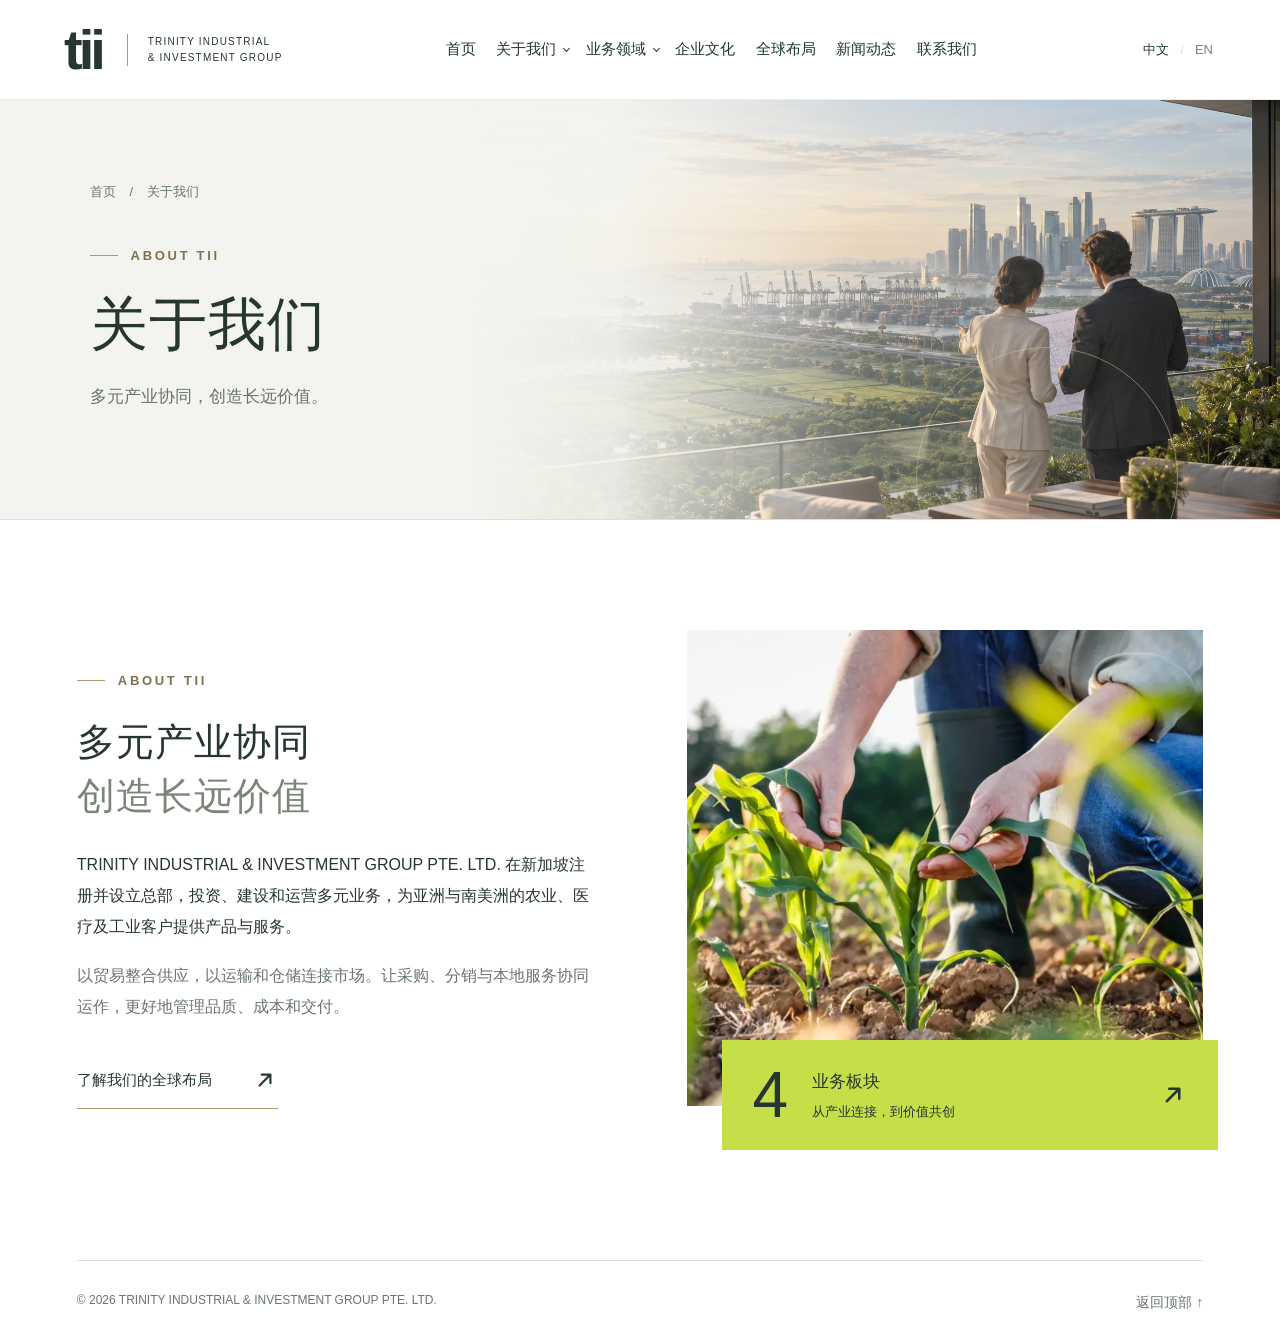
==== commit b1540f0c: "Use dropdown navigation with home link" ====
--- a/about.html
+++ b/about.html
@@ -1,22 +1,10 @@
 <!doctype html>
 <html lang="zh-CN"><head><meta charset="utf-8"><meta name="viewport" content="width=device-width,initial-scale=1"><meta name="theme-color" content="#c6df48"><title>关于我们 | tii</title><meta name="description" content="了解 TII：一家立足新加坡、服务亚洲与南美洲客户的多元产业投资与运营集团。"><link rel="icon" type="image/svg+xml" href="./assets/tii-favicon.svg">
 <link rel="shortcut icon" type="image/svg+xml" href="./assets/tii-favicon.svg">
-<link rel="apple-touch-icon" sizes="180x180" href="./assets/tii-apple-touch-icon.png"><link rel="stylesheet" href="./styles.css?v=20260927b"><script defer src="./app.js?v=20261016-mega-v3"></script><link rel="stylesheet" href="./sections.css"><script defer src="./content.js"></script><link rel="stylesheet" href="./news.css">
-<link rel="stylesheet" href="./subpages.css?v=20260927b"><link rel="stylesheet" href="./navigation.css?v=20261016-mega-v3"></head>
+<link rel="apple-touch-icon" sizes="180x180" href="./assets/tii-apple-touch-icon.png"><link rel="stylesheet" href="./styles.css?v=20260927b"><script defer src="./app.js?v=20261021-dropdown"></script><link rel="stylesheet" href="./sections.css"><script defer src="./content.js"></script><link rel="stylesheet" href="./news.css">
+<link rel="stylesheet" href="./subpages.css?v=20260927b"><link rel="stylesheet" href="./navigation-dropdown.css?v=20261021-home"><script defer src="./navigation-dropdown.js?v=20261021-home"></script></head>
 <body class="subpage" data-title-zh="关于我们 | tii" data-title-en="About us | tii" data-description-zh="了解 TII：一家立足新加坡、服务亚洲与南美洲客户的多元产业投资与运营集团。" data-description-en="Learn about TII, a Singapore-based group investing in and operating businesses serving customers across Asia and South America."><a class="skip" href="#main" data-zh="跳至正文" data-en="Skip to content">跳至正文</a>
-<header class="site-header"><a class="brand" href="./index.html#home" aria-label="tii home"><span class="brand-text">tii</span><span class="brand-name">TRINITY INDUSTRIAL<br>& INVESTMENT GROUP</span></a><nav id="navigation" aria-label="主导航"><ul class="nav-main">
-<li class="nav-item nav-disclosure" data-current="true"><button class="nav-trigger" type="button" aria-expanded="false" aria-controls="nav-about"><span data-zh="关于我们" data-en="About us">关于我们</span><span class="nav-chevron" aria-hidden="true"></span></button>
-<div class="nav-panel nav-panel--about" id="nav-about" hidden><div class="mega-intro"><p class="mega-eyebrow">ABOUT TII</p><p class="mega-brand">TRINITY INDUSTRIAL &amp; INVESTMENT GROUP</p></div><ul class="about-links"><li><a href="./about.html" data-zh="关于我们" data-en="About Us">关于我们</a></li><li><a href="./culture.html" data-zh="企业文化" data-en="Corporate Culture">企业文化</a></li><li><a href="./index.html#global" data-zh="全球布局" data-en="Global Presence">全球布局</a></li><li><a href="./index.html#news" data-zh="新闻动态" data-en="News">新闻动态</a></li><li><a href="./index.html#contact" data-zh="联系我们" data-en="Contact Us">联系我们</a></li></ul></div></li>
-<li class="nav-item nav-disclosure"><button class="nav-trigger" type="button" aria-expanded="false" aria-controls="nav-business"><span data-zh="业务领域" data-en="Our business">业务领域</span><span class="nav-chevron" aria-hidden="true"></span></button>
-<div class="nav-panel nav-panel--business" id="nav-business" hidden><div class="mega-intro"><div><p class="mega-eyebrow">BUSINESS AREAS</p><p class="mega-description" data-zh="连接农业、医疗、贸易与物流能力" data-en="Connecting capabilities across agriculture, healthcare, trading and logistics">连接农业、医疗、贸易与物流能力</p></div><a href="./business.html" class="mega-overview"><span data-zh="探索业务领域" data-en="Explore our business">探索业务领域</span><span class="mega-link-arrow" aria-hidden="true">→</span></a></div><ul class="mega-columns"><li class="mega-column"><span class="mega-number" aria-hidden="true">01</span><h3><a href="./agriculture.html" data-zh="农业与植物健康" data-en="Agriculture / Plant Health">农业与植物健康</a></h3><ul class="mega-links"><li><a href="./agriculture.html#approach" data-zh="植物健康管理" data-en="Plant Health Management">植物健康管理</a></li><li class="nav-subgroup"><div class="nav-subgroup-heading"><a href="./agriculture.html#crop-solutions" data-zh="作物解决方案" data-en="Crop Solutions">作物解决方案</a><button type="button" class="nav-subtoggle" aria-controls="nav-crops" aria-expanded="false"><span class="nav-visually-hidden" data-zh="作物解决方案分类" data-en="Crop Solutions categories">作物解决方案分类</span><span class="nav-chevron" aria-hidden="true"></span></button></div><ul class="nav-sublist" id="nav-crops" hidden><li><a href="./coming-soon.html" data-zh="水稻" data-en="Rice">水稻</a></li><li><a href="./coming-soon.html" data-zh="榴莲" data-en="Durian">榴莲</a></li><li><a href="./coming-soon.html" data-zh="芒果" data-en="Mango">芒果</a></li><li><a href="./coming-soon.html" data-zh="咖啡" data-en="Coffee">咖啡</a></li></ul></li></ul></li>
-<li class="mega-column"><span class="mega-number" aria-hidden="true">02</span><h3><a href="./medical.html" data-zh="医疗器械" data-en="Medical Devices">医疗器械</a></h3><ul class="mega-links"><li class="nav-subgroup"><div class="nav-subgroup-heading"><a href="./medical.html" data-zh="医疗产品" data-en="Medical Products">医疗产品</a><button type="button" class="nav-subtoggle" aria-controls="nav-medical-products" aria-expanded="false"><span class="nav-visually-hidden" data-zh="医疗产品分类" data-en="Medical Products categories">医疗产品分类</span><span class="nav-chevron" aria-hidden="true"></span></button></div><ul class="nav-sublist" id="nav-medical-products" hidden><li><a href="./medical.html#enteral" data-zh="肠内营养" data-en="Enteral Feeding">肠内营养</a></li><li><a href="./medical.html#urology" data-zh="泌尿护理" data-en="Urology">泌尿护理</a></li><li><a href="./medical.html#suction" data-zh="吸引系列" data-en="Suction">吸引系列</a></li><li><a href="./medical.html#collection" data-zh="收集系列" data-en="Collection">收集系列</a></li></ul></li><li><a href="./medical.html#quality" data-zh="质量保障" data-en="Quality">质量保障</a></li></ul></li>
-<li class="mega-column"><span class="mega-number" aria-hidden="true">03</span><h3><a href="./business.html?division=2#business" data-zh="大宗商品贸易" data-en="Commodity Trading">大宗商品贸易</a></h3><ul><li><a href="./business.html?division=2#business" data-zh="业务概览" data-en="Overview">业务概览</a></li><li><span class="mega-soon" data-zh="敬请期待" data-en="Coming Soon">敬请期待</span></li></ul></li>
-<li class="mega-column"><span class="mega-number" aria-hidden="true">04</span><h3><a href="./logistics.html" data-zh="物流与仓储" data-en="Logistics &amp; Warehousing">物流与仓储</a></h3><ul><li><a href="./logistics.html#overview" data-zh="业务概览" data-en="Overview">业务概览</a></li><li><a href="./logistics.html#services" data-zh="服务方向" data-en="Our services">服务方向</a></li></ul></li></ul></div></li>
-<li class="nav-item"><a href="./culture.html" class="nav-link" data-zh="企业文化" data-en="Our culture">企业文化</a></li>
-<li class="nav-item"><a href="./index.html#global" class="nav-link" data-zh="全球布局" data-en="Global presence">全球布局</a></li>
-<li class="nav-item"><a href="./index.html#news" class="nav-link" data-zh="新闻动态" data-en="News">新闻动态</a></li>
-<li class="nav-item"><a href="./index.html#contact" class="nav-link" data-zh="联系我们" data-en="Contact">联系我们</a></li>
-</ul></nav><div class="nav-actions"><div class="language" aria-label="Language"><button data-lang="zh" class="active" aria-pressed="true">中文</button><span>/</span><button data-lang="en" aria-pressed="false">EN</button></div><button class="menu-toggle" aria-label="打开菜单" aria-controls="navigation" aria-expanded="false"><span></span><span></span></button></div></header>
+<header class="site-header"><a class="brand" href="./index.html#home" aria-label="tii home"><span class="brand-text">tii</span><span class="brand-name">TRINITY INDUSTRIAL<br>& INVESTMENT GROUP</span></a><nav id="navigation" class="dropdown-navigation" aria-label="主导航"><ul class="dropdown-main"><li><a href="./index.html" data-zh="首页" data-en="Home">首页</a></li><li class="dropdown-branch"><button class="dropdown-toggle" type="button" aria-expanded="false" aria-controls="dropdown-about"><span data-zh="关于我们" data-en="About us">关于我们</span><span class="dropdown-arrow" aria-hidden="true"></span></button><ul class="dropdown-panel" id="dropdown-about" hidden><li><a href="./about.html" data-zh="公司介绍" data-en="About Us">公司介绍</a></li><li><a href="./culture.html" data-zh="企业文化" data-en="Corporate Culture">企业文化</a></li><li><a href="./index.html#global" data-zh="全球布局" data-en="Global Presence">全球布局</a></li><li><a href="./index.html#news" data-zh="新闻动态" data-en="News">新闻动态</a></li><li><a href="./index.html#contact" data-zh="联系我们" data-en="Contact Us">联系我们</a></li></ul></li><li class="dropdown-branch"><button class="dropdown-toggle" type="button" aria-expanded="false" aria-controls="dropdown-business"><span data-zh="业务领域" data-en="Our business">业务领域</span><span class="dropdown-arrow" aria-hidden="true"></span></button><ul class="dropdown-panel" id="dropdown-business" hidden><li class="dropdown-branch"><button class="dropdown-toggle" type="button" aria-expanded="false" aria-controls="dropdown-agriculture"><span data-zh="农业与植物健康" data-en="Agriculture / Plant Health">农业与植物健康</span><span class="dropdown-arrow" aria-hidden="true"></span></button><ul class="dropdown-panel" id="dropdown-agriculture" hidden><li><a href="./agriculture.html#approach" data-zh="植物健康管理" data-en="Plant Health Management">植物健康管理</a></li><li class="dropdown-branch"><div class="dropdown-row"><a href="./agriculture.html#crop-solutions" data-zh="作物解决方案" data-en="Crop Solutions">作物解决方案</a><button class="dropdown-toggle dropdown-toggle--split" type="button" aria-expanded="false" aria-controls="dropdown-crops"><span class="dropdown-sr" data-zh="作物解决方案分类" data-en="Crop Solutions categories">作物解决方案分类</span><span class="dropdown-arrow" aria-hidden="true"></span></button></div><ul class="dropdown-panel" id="dropdown-crops" hidden><li><a href="./coming-soon.html" data-zh="水稻" data-en="Rice">水稻</a></li><li><a href="./coming-soon.html" data-zh="榴莲" data-en="Durian">榴莲</a></li><li><a href="./coming-soon.html" data-zh="芒果" data-en="Mango">芒果</a></li><li><a href="./coming-soon.html" data-zh="咖啡" data-en="Coffee">咖啡</a></li></ul></li></ul></li><li class="dropdown-branch"><button class="dropdown-toggle" type="button" aria-expanded="false" aria-controls="dropdown-medical"><span data-zh="医疗器械" data-en="Medical Devices">医疗器械</span><span class="dropdown-arrow" aria-hidden="true"></span></button><ul class="dropdown-panel" id="dropdown-medical" hidden><li class="dropdown-branch"><div class="dropdown-row"><a href="./medical.html" data-zh="医疗产品" data-en="Medical Products">医疗产品</a><button class="dropdown-toggle dropdown-toggle--split" type="button" aria-expanded="false" aria-controls="dropdown-products"><span class="dropdown-sr" data-zh="医疗产品分类" data-en="Medical Products categories">医疗产品分类</span><span class="dropdown-arrow" aria-hidden="true"></span></button></div><ul class="dropdown-panel" id="dropdown-products" hidden><li><a href="./medical.html#enteral" data-zh="肠内营养" data-en="Enteral Feeding">肠内营养</a></li><li><a href="./medical.html#urology" data-zh="泌尿护理" data-en="Urology">泌尿护理</a></li><li><a href="./medical.html#suction" data-zh="吸引系列" data-en="Suction">吸引系列</a></li><li><a href="./medical.html#collection" data-zh="收集系列" data-en="Collection">收集系列</a></li></ul></li><li><a href="./medical.html#quality" data-zh="质量保障" data-en="Quality">质量保障</a></li></ul></li><li class="dropdown-branch"><button class="dropdown-toggle" type="button" aria-expanded="false" aria-controls="dropdown-trading"><span data-zh="大宗商品贸易" data-en="Commodity Trading">大宗商品贸易</span><span class="dropdown-arrow" aria-hidden="true"></span></button><ul class="dropdown-panel" id="dropdown-trading" hidden><li><a href="./business.html?division=2#business" data-zh="业务概览" data-en="Overview">业务概览</a></li><li><a href="./coming-soon.html" data-zh="敬请期待" data-en="Coming Soon">敬请期待</a></li></ul></li><li class="dropdown-branch"><button class="dropdown-toggle" type="button" aria-expanded="false" aria-controls="dropdown-logistics"><span data-zh="物流与仓储" data-en="Logistics &amp; Warehousing">物流与仓储</span><span class="dropdown-arrow" aria-hidden="true"></span></button><ul class="dropdown-panel" id="dropdown-logistics" hidden><li><a href="./business.html?division=3#business" data-zh="业务概览" data-en="Overview">业务概览</a></li><li><a href="./coming-soon.html" data-zh="敬请期待" data-en="Coming Soon">敬请期待</a></li></ul></li></ul></li><li><a href="./culture.html" data-zh="企业文化" data-en="Our culture">企业文化</a></li><li><a href="./index.html#global" data-zh="全球布局" data-en="Global presence">全球布局</a></li><li><a href="./index.html#news" data-zh="新闻动态" data-en="News">新闻动态</a></li><li><a href="./index.html#contact" data-zh="联系我们" data-en="Contact">联系我们</a></li></ul></nav><div class="nav-actions"><div class="language" aria-label="Language"><button data-lang="zh" class="active" aria-pressed="true">中文</button><span>/</span><button data-lang="en" aria-pressed="false">EN</button></div><button class="menu-toggle" aria-label="打开菜单" aria-controls="navigation" aria-expanded="false"><span></span><span></span></button></div></header>
 <main id="main">
 <div class="page-intro">
 <img class="page-intro-image" src="./assets/about-hero.jpg" alt="新加坡城市、港口与农业景观相连，团队规划跨区域业务" data-alt-zh="新加坡城市、港口与农业景观相连，团队规划跨区域业务" data-alt-en="A team planning cross-regional business overlooking Singapore, its port and agricultural landscape" width="1672" height="941">
--- a/navigation-dropdown.css
+++ b/navigation-dropdown.css
@@ -0,0 +1,44 @@
+/* Standalone dropdown preview; the existing Mega Menu stylesheet is untouched. */
+#navigation.dropdown-navigation { position: static; display: block; }
+#navigation ul { list-style: none; margin: 0; padding: 0; }
+#navigation .dropdown-main { display: flex; align-items: center; gap: clamp(10px, 1.6vw, 26px); }
+#navigation li { position: relative; }
+#navigation a, #navigation .dropdown-toggle { display: flex; align-items: center; justify-content: space-between; gap: 12px; width: 100%; min-height: 44px; padding: 11px 20px; border: 0; background: transparent; color: var(--dark); font: inherit; font-size: 14px; font-weight: 400; line-height: 1.6; text-align: left; white-space: normal; text-decoration: none; }
+#navigation .dropdown-main > li > a,
+#navigation .dropdown-main > li > .dropdown-toggle { padding: 36px 0; font-size: 15px; line-height: 1.5; white-space: nowrap; gap: 8px; }
+#navigation a::after { display: none; }
+#navigation .dropdown-arrow { flex: 0 0 5px; height: 5px; border-right: 1px solid currentColor; border-bottom: 1px solid currentColor; transform: rotate(-45deg); }
+#navigation .dropdown-main > li > .dropdown-toggle .dropdown-arrow { transform: rotate(45deg); margin-top: -3px; }
+#navigation .dropdown-panel { position: absolute; top: 0; left: calc(100% - 1px); width: max-content; min-width: 220px; max-width: 260px; padding: 7px 0; border: 1px solid var(--line); border-radius: 2px; background: #fff; box-shadow: 0 8px 20px rgba(29,56,47,.07); z-index: 2; transform: translateY(var(--dropdown-shift, 0px)); }
+#navigation .dropdown-main > li > .dropdown-panel { top: 100%; left: 0; }
+#navigation .dropdown-panel[data-side="left"] { left: auto; right: calc(100% - 1px); }
+#navigation .dropdown-main > li > .dropdown-panel[data-side="left"] { left: auto; right: 0; }
+#navigation .dropdown-panel[hidden] { display: none; }
+#navigation .dropdown-row { display: flex; align-items: stretch; }
+#navigation .dropdown-row > a { flex: 1; min-width: 0; padding-right: 4px; }
+#navigation .dropdown-toggle--split { flex: 0 0 44px; width: 44px; padding: 0; justify-content: center; }
+#navigation .dropdown-panel .dropdown-panel .dropdown-panel a { font-size: 13px; font-weight: 400; }
+#navigation .dropdown-toggle[aria-expanded="true"], #navigation a[aria-current="page"] { font-weight: 600; }
+#navigation .dropdown-toggle[aria-expanded="true"] > .dropdown-arrow { color: var(--gold); }
+#navigation a:focus-visible, #navigation button:focus-visible { outline: 2px solid var(--gold); outline-offset: -3px; }
+#navigation .dropdown-sr { position: absolute; width: 1px; height: 1px; margin: -1px; overflow: hidden; clip-path: inset(50%); white-space: nowrap; }
+@media (hover: hover) { #navigation a:hover, #navigation .dropdown-toggle:hover { color: #85724e; } }
+@media (min-width: 801px) and (max-width: 1150px) {
+  #navigation .dropdown-main { gap: 15px; }
+  #navigation .dropdown-main > li > a, #navigation .dropdown-main > li > .dropdown-toggle { font-size: 13px; gap: 6px; }
+}
+@media (min-width: 801px) and (max-width: 950px) {
+  #navigation .dropdown-main { gap: 10px; }
+  #navigation .dropdown-main > li > a, #navigation .dropdown-main > li > .dropdown-toggle { font-size: 12px; gap: 5px; }
+}
+@media (max-width: 800px) {
+  #navigation.dropdown-navigation { display: none; position: absolute; top: 100%; left: 0; right: 0; padding: 10px 6% 24px; max-height: calc(100dvh - 76px); overflow-y: auto; overscroll-behavior: contain; background: #fff; border-bottom: 1px solid var(--line); box-shadow: 0 8px 20px rgba(29,56,47,.07); }
+  #navigation.dropdown-navigation.open { display: block; }
+  #navigation .dropdown-main { display: block; }
+  #navigation .dropdown-main > li > a, #navigation .dropdown-main > li > .dropdown-toggle { padding: 17px 0; font-size: 16px; white-space: normal; border-bottom: 1px solid var(--line); }
+  #navigation .dropdown-panel, #navigation .dropdown-main > li > .dropdown-panel { position: static; width: auto; min-width: 0; max-width: none; margin: 6px 0 10px 3px; padding: 0 0 0 12px; border: 0; border-left: 1px solid var(--line); box-shadow: none; transform: none; }
+  #navigation .dropdown-panel a, #navigation .dropdown-panel .dropdown-toggle { padding: 10px 8px; min-height: 44px; }
+  #navigation .dropdown-toggle--split { padding: 0; }
+  #navigation .dropdown-arrow { transform: rotate(45deg); margin-top: -3px; }
+  #navigation .dropdown-toggle[aria-expanded="true"] .dropdown-arrow { transform: rotate(225deg); margin-top: 3px; }
+}
